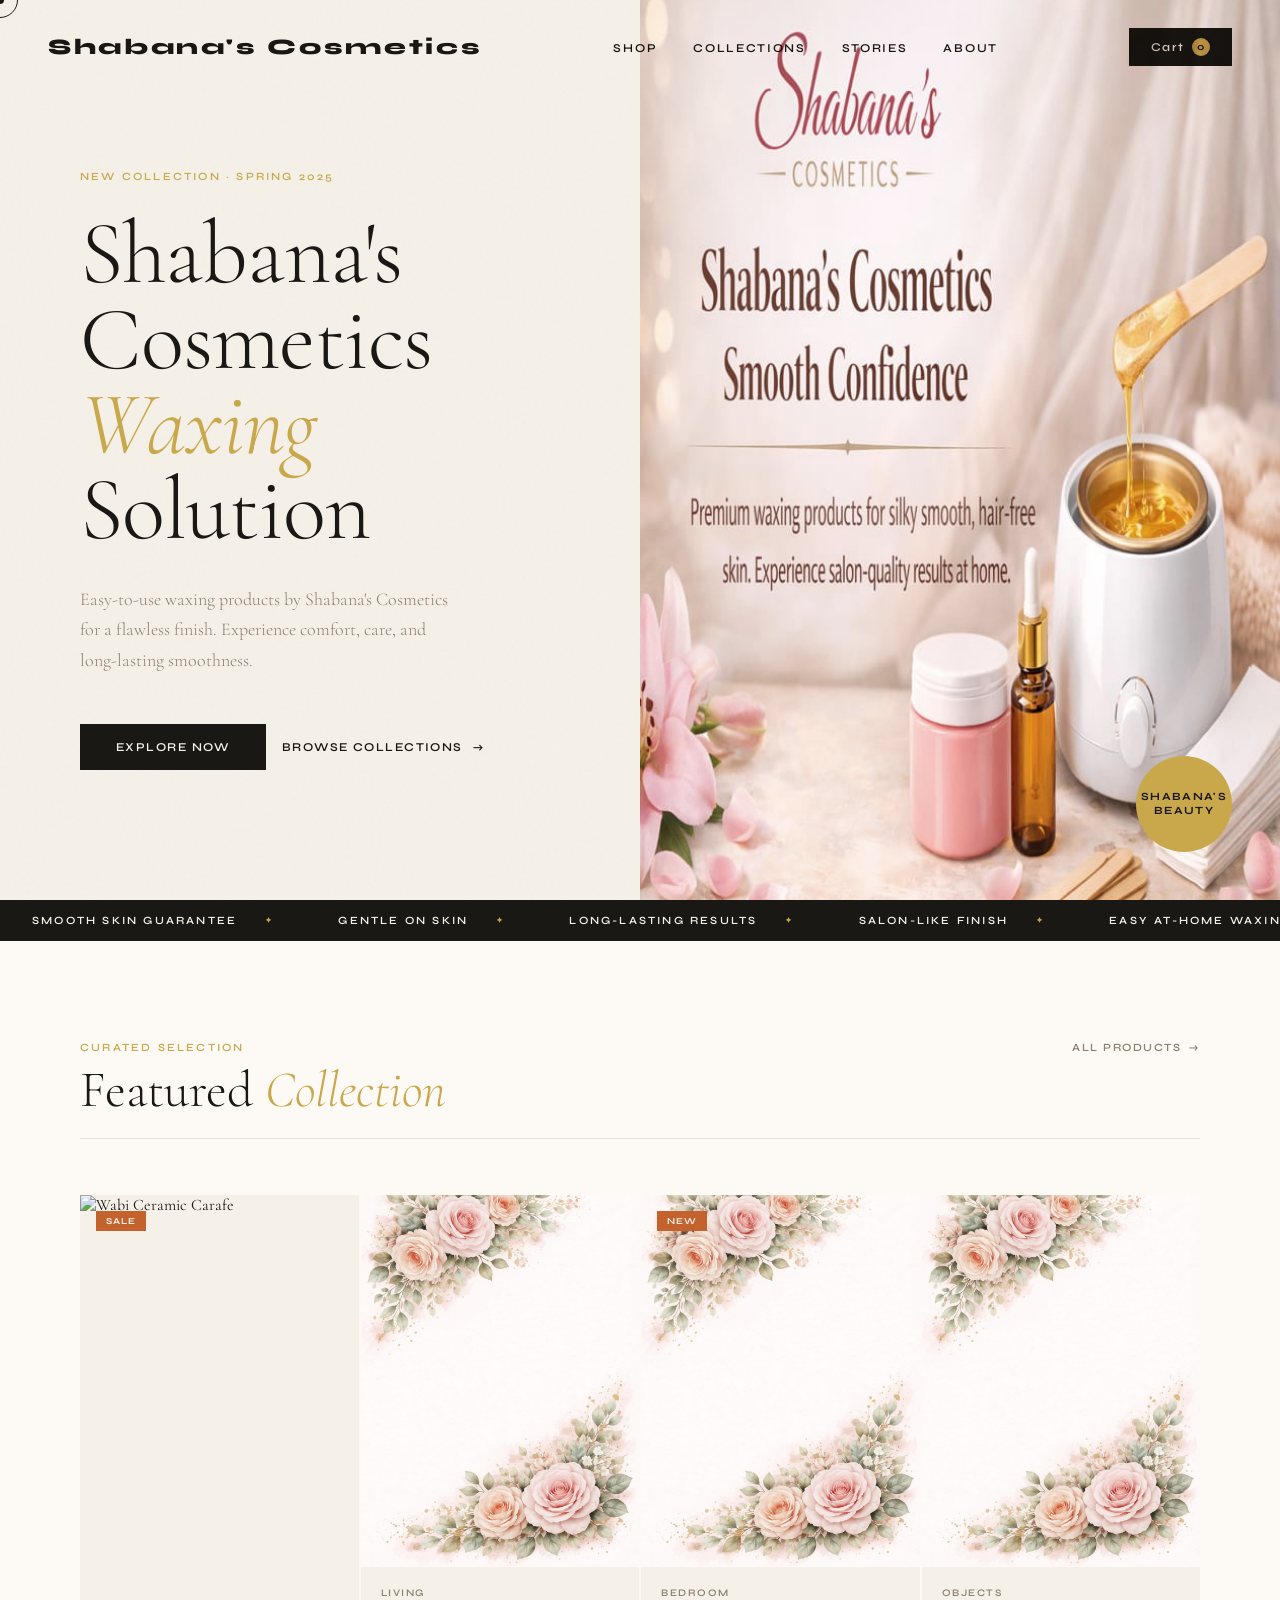
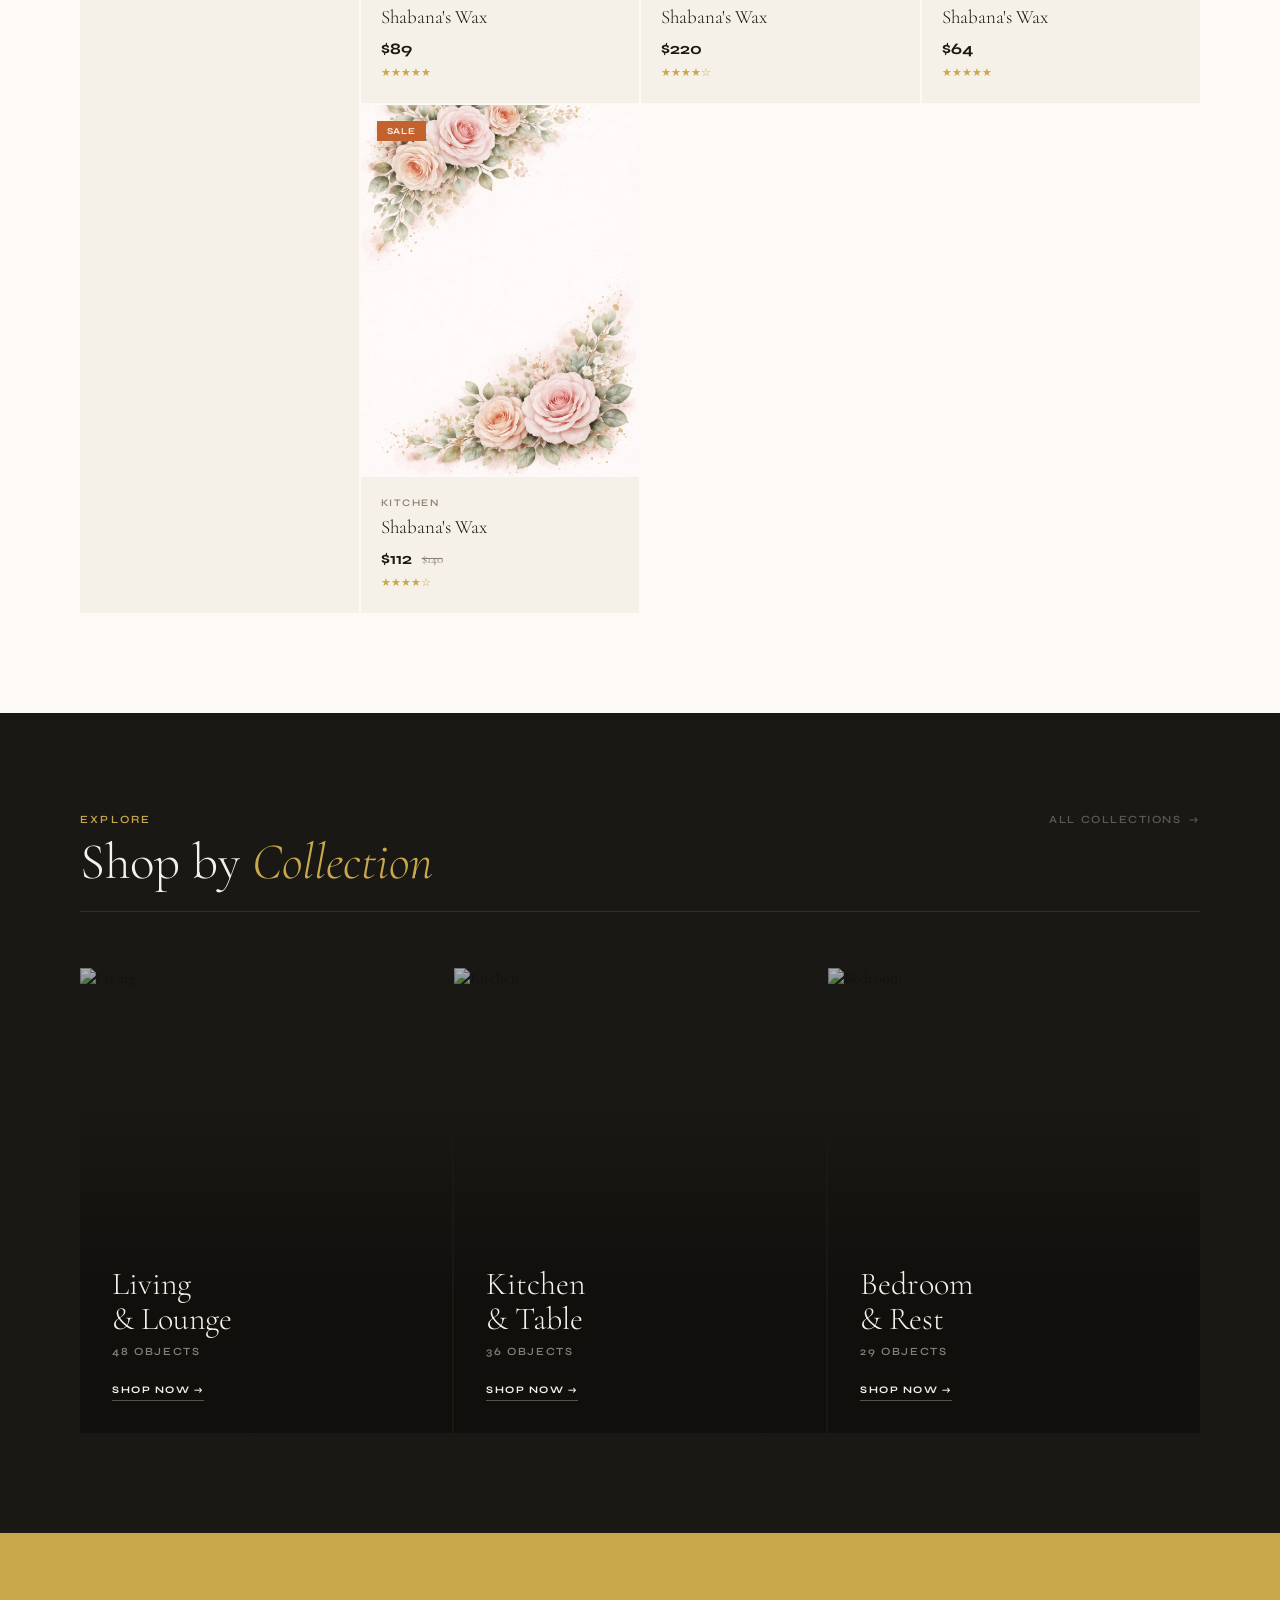
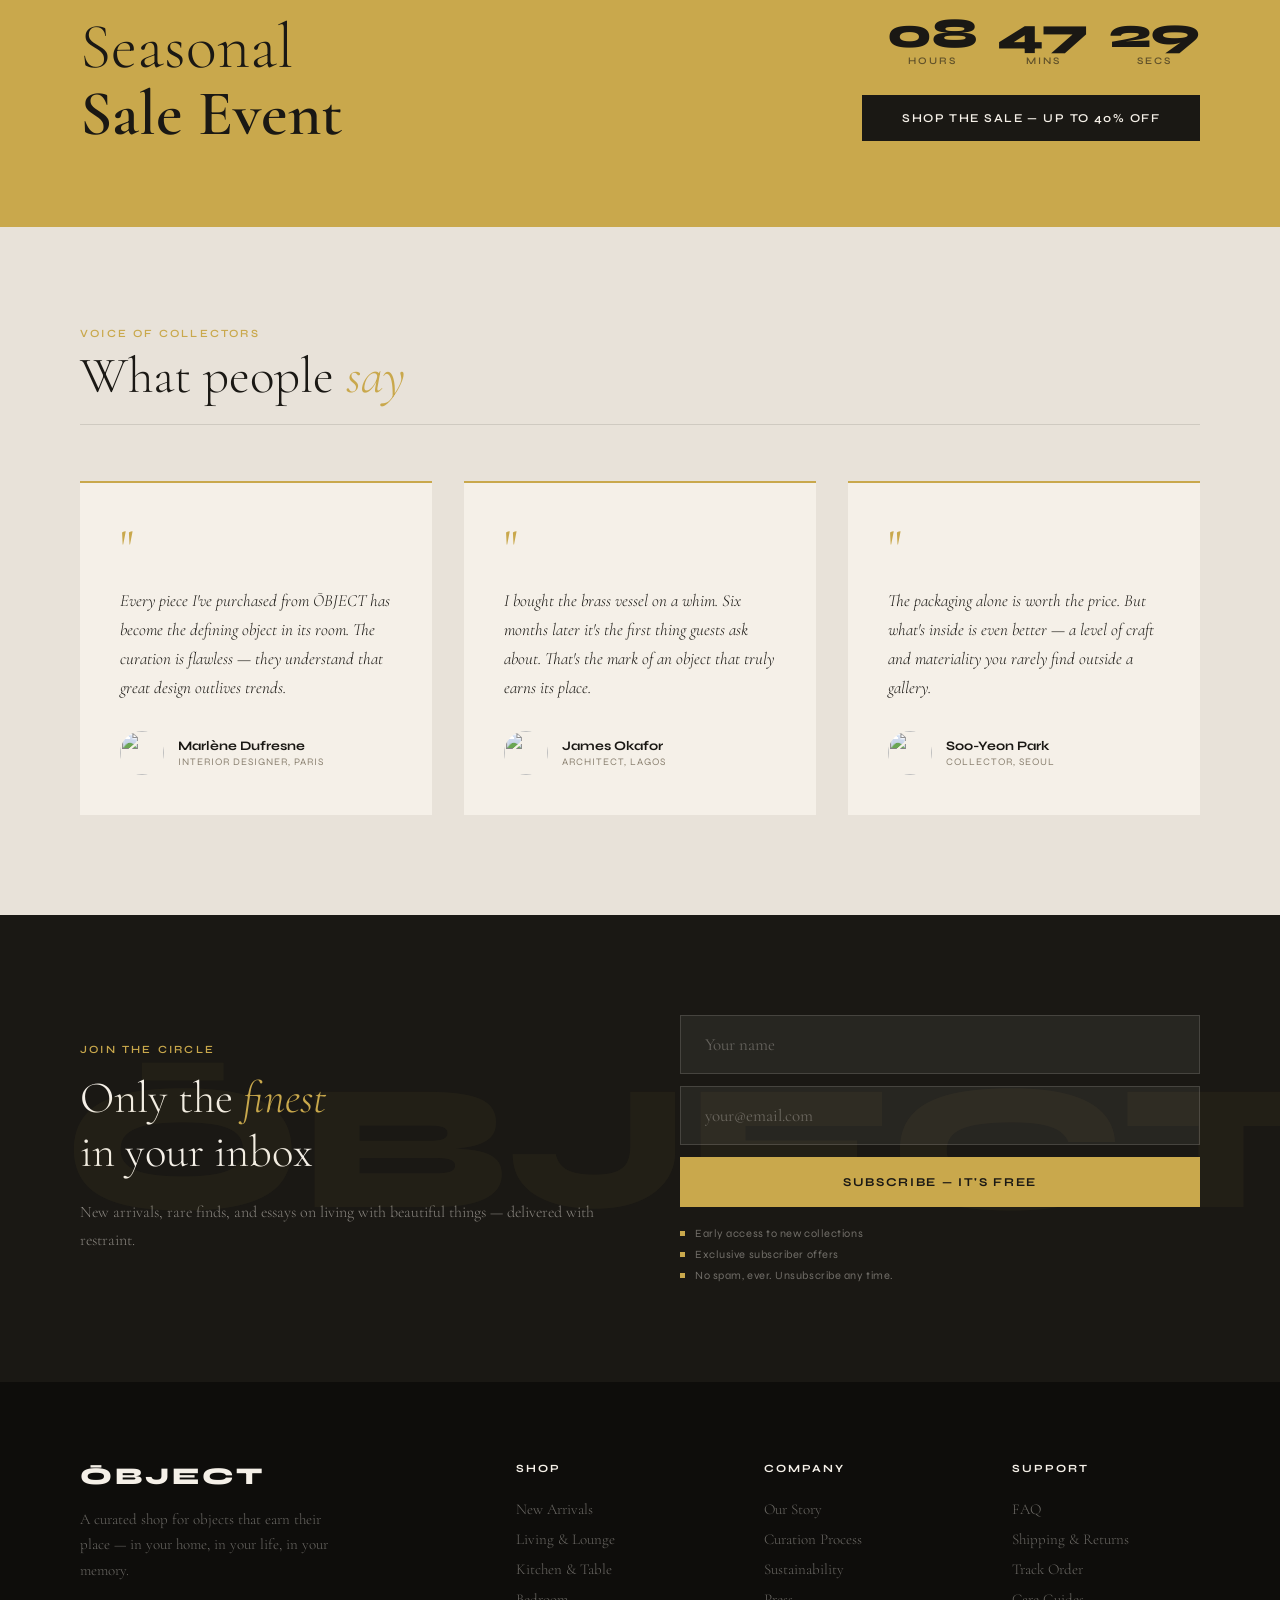
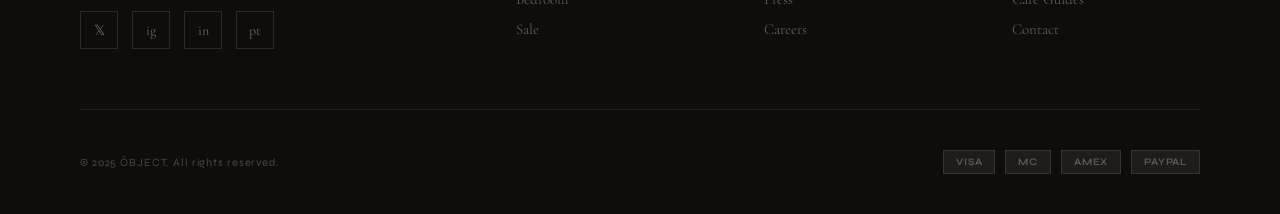
==== index.html @ bb5395c4 "Products Cards Almost Completed" ====
<!DOCTYPE html>
<html lang="en">

<head>
  <meta charset="UTF-8">
  <meta name="viewport" content="width=device-width, initial-scale=1.0">
  <title>Hello World!</title>
  <link
    href="https://fonts.googleapis.com/css2?family=Cormorant+Garamond:ital,wght@0,300;0,400;0,600;1,300;1,400&family=Syne:wght@400;600;700;800&display=swap"
    rel="stylesheet">
  <link rel="stylesheet" href="style.css">
</head>

<body>


  <div id="cursor">
    <div id="cursor-dot"></div>
    <div id="cursor-ring"></div>
  </div>

  <!-- NAV -->
  <nav id="navbar">
    <a href="#" class="nav-logo">Shabana's Cosmetics</a>

    <ul class="nav-links">
      <li><a href="#">Shop</a></li>
      <li><a href="#">Collections</a></li>
      <li><a href="#">Stories</a></li>
      <li><a href="#">About</a></li>
    </ul>
    <button class="nav-cart" onclick="toggleCart()">
      <span>Cart</span>
      <div class="cart-count" id="cartCount">0</div>
    </button>
  </nav>

  <!-- HERO -->
  <section id="hero">
    <div class="hero-left">
      <div class="hero-tag">New Collection · Spring 2025</div>
      <h1 class="hero-h1">Shabana's Cosmetics<br><em> Waxing</em><br>Solution</h1>
      <p class="hero-sub">Easy-to-use waxing products by Shabana's Cosmetics for a flawless finish.
        Experience comfort, care, and long-lasting smoothness.</p>
      <div class="hero-ctas">
        <a href="#featured" class="btn-primary"><span>Explore Now</span></a>
        <a href="#categories" class="btn-ghost">Browse Collections <span class="arrow">→</span></a>
      </div>
    </div>
    <div class="hero-right">
      <div class="hero-img-wrap">
        <!-- <img src="https://images.unsplash.com/photo-1558618666-fcd25c85cd64?w=900&q=80" alt="Hero"> -->
        <img src="./heroimage.jpeg" alt="">
        <div class="hero-img-overlay"></div>
      </div>
      <div class="hero-badge">Shabana's<br>Beauty</div>
    </div>
    <!-- <div class="hero-scroll">
      <div class="scroll-line"></div>
      SCROLL
    </div> -->
  </section>

  <!-- MARQUEE -->
  <div class="marquee-band">
    <div class="marquee-track" id="marqueeTrack">
      <div class="marquee-item">Smooth Skin Guarantee</div>
      <div class="marquee-item">Gentle On Skin</div>
      <div class="marquee-item">Long-Lasting Results</div>
      <div class="marquee-item">Salon-Like Finish</div>
      <div class="marquee-item">Easy At-Home Waxing</div>
      <div class="marquee-item">Safe & Effective</div>
      <div class="marquee-item">Smoothness You Can Feel</div>
      <div class="marquee-item">Quick Hair Removal</div>
      <div class="marquee-item">Soft Touch Finish</div>
      <div class="marquee-item">Skin-Friendly Formula</div>
      <div class="marquee-item">Smooth Results Every Time</div>
      <div class="marquee-item">Premium by Shabana's Cosmetics</div>
    </div>
  </div>

  <!-- FEATURED PRODUCTS -->
  <section id="featured">
    <div class="section-header reveal">
      <div>
        <div class="section-label">Curated Selection</div>
        <h2 class="section-title">Featured <em>Collection</em></h2>
      </div>
      <a href="#" class="view-all">All Products <span class="arr">→</span></a>
    </div>
    <div class="products-grid" id="productsGrid">
      <!-- Injected by JS -->
    </div>
  </section>

  <!-- CATEGORIES -->
  <section id="categories">
    <div class="section-header reveal">
      <div>
        <div class="section-label">Explore</div>
        <h2 class="section-title">Shop by <em>Collection</em></h2>
      </div>
      <a href="#" class="view-all" style="color:rgba(245,240,232,.3)">All Collections <span class="arr">→</span></a>
    </div>
    <div class="categories-grid">
      <div class="cat-card reveal">
        <img src="https://images.unsplash.com/photo-1555041469-a586c61ea9bc?w=800&q=80" alt="Living">
        <!-- <img src="./cardimg.jpeg" alt=""> -->
        <div class="cat-overlay"></div>
        <div class="cat-line"></div>
        <div class="cat-content">
          <div class="cat-name">Living<br>&amp; Lounge</div>
          <div class="cat-count">48 Objects</div>
          <a href="#" class="cat-btn">Shop Now →</a>
        </div>
      </div>
      <div class="cat-card reveal" style="transition-delay:.1s">
        <img src="https://images.unsplash.com/photo-1484154218962-a197022b5858?w=800&q=80" alt="Kitchen">
        <div class="cat-overlay"></div>
        <div class="cat-line"></div>
        <div class="cat-content">
          <div class="cat-name">Kitchen<br>&amp; Table</div>
          <div class="cat-count">36 Objects</div>
          <a href="#" class="cat-btn">Shop Now →</a>
        </div>
      </div>
      <div class="cat-card reveal" style="transition-delay:.2s">
        <img src="https://images.unsplash.com/photo-1507652313519-d4e9174996dd?w=800&q=80" alt="Bedroom">
        <div class="cat-overlay"></div>
        <div class="cat-line"></div>
        <div class="cat-content">
          <div class="cat-name">Bedroom<br>&amp; Rest</div>
          <div class="cat-count">29 Objects</div>
          <a href="#" class="cat-btn">Shop Now →</a>
        </div>
      </div>
    </div>
  </section>

  <!-- OFFER BANNER -->
  <section id="offer" class="reveal">
    <div class="offer-left">
      <h2 class="offer-headline">
        Seasonal<br>
        <strong>Sale Event</strong>
      </h2>
    </div>
    <div class="offer-right">
      <div class="offer-countdown">
        <div class="countdown-unit">
          <span class="countdown-number" id="cdHours">08</span>
          <div class="countdown-label">Hours</div>
        </div>
        <div class="countdown-unit">
          <span class="countdown-number" id="cdMins">47</span>
          <div class="countdown-label">Mins</div>
        </div>
        <div class="countdown-unit">
          <span class="countdown-number" id="cdSecs">32</span>
          <div class="countdown-label">Secs</div>
        </div>
      </div>
      <a href="#featured" class="btn-dark"><span>Shop the Sale — Up to 40% off</span></a>
    </div>
  </section>

  <!-- TESTIMONIALS -->
  <section id="testimonials">
    <div class="section-header reveal">
      <div>
        <div class="section-label">Voice of Collectors</div>
        <h2 class="section-title">What people <em>say</em></h2>
      </div>
    </div>
    <div class="testimonials-grid">
      <div class="testi-card">
        <div class="testi-quote">"</div>
        <p class="testi-text">Every piece I've purchased from ŌBJECT has become the defining object in its room. The
          curation is flawless — they understand that great design outlives trends.</p>
        <div class="testi-author">
          <img class="testi-avatar" src="https://i.pravatar.cc/80?img=47" alt="">
          <div>
            <div class="testi-name">Marlène Dufresne</div>
            <div class="testi-role">Interior Designer, Paris</div>
          </div>
        </div>
      </div>
      <div class="testi-card" style="transition-delay:.12s">
        <div class="testi-quote">"</div>
        <p class="testi-text">I bought the brass vessel on a whim. Six months later it's the first thing guests ask
          about. That's the mark of an object that truly earns its place.</p>
        <div class="testi-author">
          <img class="testi-avatar" src="https://i.pravatar.cc/80?img=12" alt="">
          <div>
            <div class="testi-name">James Okafor</div>
            <div class="testi-role">Architect, Lagos</div>
          </div>
        </div>
      </div>
      <div class="testi-card" style="transition-delay:.24s">
        <div class="testi-quote">"</div>
        <p class="testi-text">The packaging alone is worth the price. But what's inside is even better — a level of
          craft and materiality you rarely find outside a gallery.</p>
        <div class="testi-author">
          <img class="testi-avatar" src="https://i.pravatar.cc/80?img=32" alt="">
          <div>
            <div class="testi-name">Soo-Yeon Park</div>
            <div class="testi-role">Collector, Seoul</div>
          </div>
        </div>
      </div>
    </div>
  </section>

  <!-- NEWSLETTER -->
  <section id="newsletter">
    <div>
      <div class="nl-label">Join the Circle</div>
      <h2 class="nl-title">Only the <em>finest</em><br>in your inbox</h2>
      <p class="nl-sub">New arrivals, rare finds, and essays on living with beautiful things — delivered with restraint.
      </p>
    </div>
    <div>
      <div class="nl-form">
        <div class="nl-input-wrap">
          <input type="text" class="nl-input" placeholder="Your name">
        </div>
        <div class="nl-input-wrap">
          <input type="email" class="nl-input" placeholder="your@email.com">
        </div>
        <button class="nl-submit" onclick="handleNewsletter(this)"><span>Subscribe — It's Free</span></button>
        <div class="nl-perks">
          <div class="nl-perk">
            <div class="nl-perk-dot"></div>Early access to new collections
          </div>
          <div class="nl-perk">
            <div class="nl-perk-dot"></div>Exclusive subscriber offers
          </div>
          <div class="nl-perk">
            <div class="nl-perk-dot"></div>No spam, ever. Unsubscribe any time.
          </div>
        </div>
      </div>
    </div>
  </section>

  <!-- FOOTER -->
  <footer>
    <div class="footer-grid">
      <div class="footer-brand">
        <span class="footer-logo">ŌBJECT</span>
        <p class="footer-desc">A curated shop for objects that earn their place — in your home, in your life, in your
          memory.</p>
        <div class="footer-socials">
          <a href="#" class="social-btn">𝕏</a>
          <a href="#" class="social-btn">ig</a>
          <a href="#" class="social-btn">in</a>
          <a href="#" class="social-btn">pt</a>
        </div>
      </div>
      <div>
        <div class="footer-col-title">Shop</div>
        <ul class="footer-links">
          <li><a href="#">New Arrivals</a></li>
          <li><a href="#">Living & Lounge</a></li>
          <li><a href="#">Kitchen & Table</a></li>
          <li><a href="#">Bedroom</a></li>
          <li><a href="#">Sale</a></li>
        </ul>
      </div>
      <div>
        <div class="footer-col-title">Company</div>
        <ul class="footer-links">
          <li><a href="#">Our Story</a></li>
          <li><a href="#">Curation Process</a></li>
          <li><a href="#">Sustainability</a></li>
          <li><a href="#">Press</a></li>
          <li><a href="#">Careers</a></li>
        </ul>
      </div>
      <div>
        <div class="footer-col-title">Support</div>
        <ul class="footer-links">
          <li><a href="#">FAQ</a></li>
          <li><a href="#">Shipping & Returns</a></li>
          <li><a href="#">Track Order</a></li>
          <li><a href="#">Care Guides</a></li>
          <li><a href="#">Contact</a></li>
        </ul>
      </div>
    </div>
    <div class="footer-bottom">
      <div class="footer-copy">© 2025 ŌBJECT. All rights reserved.</div>
      <div class="footer-pay">
        <div class="pay-badge">VISA</div>
        <div class="pay-badge">MC</div>
        <div class="pay-badge">AMEX</div>
        <div class="pay-badge">PAYPAL</div>
      </div>
    </div>
  </footer>

  <!-- CART DRAWER -->
  <div class="cart-overlay" id="cartOverlay" onclick="toggleCart()"></div>
  <div class="cart-drawer" id="cartDrawer">
    <div class="cart-drawer-head">
      <div class="cart-title">Your Cart (<span id="drawerCount">0</span>)</div>
      <button class="cart-close" onclick="toggleCart()">✕</button>
    </div>
    <div class="cart-items" id="cartItems">
      <div class="empty-cart">Your cart is beautifully empty.</div>
    </div>
    <div class="cart-footer" id="cartFooter" style="display:none">
      <div class="cart-subtotal">
        <div class="cart-subtotal-label">Subtotal</div>
        <div class="cart-subtotal-value" id="cartTotal">$0</div>
      </div>
      <div class="cart-shipping-note">Free shipping on orders over $150</div>
      <button class="btn-checkout"><span>Proceed to Checkout →</span></button>
    </div>
  </div>

  <!-- TOAST -->
  <div class="toast" id="toast"></div>

  <script>
    // ── PRODUCTS DATA ──
    const products = [
      {
        id: 1,
        name: 'Wabi Ceramic Carafe',
        category: 'Kitchen',
        price: 148,
        oldPrice: 195,
        tag: 'Sale',
        stars: 5,
        img: 'https://images.unsplash.com/photo-1578662996442-48f60103fc96?w=600&q=80'
      },
      {
        id: 2,
        name: "Shabana's Wax",
        category: 'Living',
        price: 89,
        stars: 5,
        img: './cardimg.jpeg'
      },
      {
        id: 3,
        name: "Shabana's Wax",
        category: 'Bedroom',
        price: 220,
        tag: 'New',
        stars: 4,
        img: './cardimg.jpeg'
      },
      {
        id: 4,
        name: "Shabana's Wax",
        category: 'Objects',
        price: 64,
        stars: 5,
        img: './cardimg.jpeg'
      },
      {
        id: 5,
        name: "Shabana's Wax",
        category: 'Kitchen',
        price: 112,
        oldPrice: 140,
        tag: 'Sale',
        stars: 4,
        img: './cardimg.jpeg'
      }
    ];

    // ── CART STATE ──
    let cart = [];

    // ── RENDER PRODUCTS ──
    function renderProducts() {
      const grid = document.getElementById('productsGrid');
      grid.innerHTML = products.map((p, i) => `
    <div class="product-card reveal" style="transition-delay:${i * .08}s" data-id="${p.id}">
      <div class="product-img-wrap">
        <img class="product-img" src="${p.img}" alt="${p.name}" loading="lazy">
        <div class="product-overlay"></div>
        ${p.tag ? `<div class="product-tag">${p.tag}</div>` : ''}
        <div class="product-actions">
          <button class="btn-add" onclick="addToCart(${p.id})"><span>+ Add to Cart</span></button>
          <button class="btn-wish" title="Wishlist">♡</button>
        </div>
      </div>
      <div class="product-info">
        <div class="product-category">${p.category}</div>
        <div class="product-name">${p.name}</div>
        <div class="product-price-row">
          <div class="product-price">$${p.price}</div>
          ${p.oldPrice ? `<div class="product-price-old">$${p.oldPrice}</div>` : ''}
        </div>
        <div class="product-stars">${'★'.repeat(p.stars)}${'☆'.repeat(5 - p.stars)}</div>
      </div>
    </div>
  `).join('');
      observeReveal();
    }

    // ── ADD TO CART ──
    function addToCart(id) {
      const product = products.find(p => p.id === id);
      const existing = cart.find(c => c.id === id);
      if (existing) {
        existing.qty++;
      } else {
        cart.push({ ...product, qty: 1 });
      }
      updateCartUI();
      showToast(`${product.name} added to cart`);
    }

    function updateCartUI() {
      const total = cart.reduce((s, c) => s + c.qty, 0);
      document.getElementById('cartCount').textContent = total;
      document.getElementById('drawerCount').textContent = total;

      const itemsEl = document.getElementById('cartItems');
      const footerEl = document.getElementById('cartFooter');

      if (cart.length === 0) {
        itemsEl.innerHTML = '<div class="empty-cart">Your cart is beautifully empty.</div>';
        footerEl.style.display = 'none';
        return;
      }

      footerEl.style.display = 'block';
      itemsEl.innerHTML = cart.map(c => `
    <div class="cart-item">
      <img class="cart-item-img" src="${c.img}" alt="${c.name}">
      <div>
        <div class="cart-item-cat">${c.category}</div>
        <div class="cart-item-name">${c.name}</div>
        <div class="cart-item-qty">
          <button class="qty-btn" onclick="changeQty(${c.id}, -1)">−</button>
          <div class="qty-num">${c.qty}</div>
          <button class="qty-btn" onclick="changeQty(${c.id}, 1)">+</button>
        </div>
      </div>
      <div class="cart-item-price">$${c.price * c.qty}</div>
    </div>
  `).join('');

      const subtotal = cart.reduce((s, c) => s + c.price * c.qty, 0);
      document.getElementById('cartTotal').textContent = `$${subtotal}`;
    }

    function changeQty(id, delta) {
      const item = cart.find(c => c.id === id);
      if (!item) return;
      item.qty += delta;
      if (item.qty <= 0) cart = cart.filter(c => c.id !== id);
      updateCartUI();
    }

    function toggleCart() {
      document.getElementById('cartOverlay').classList.toggle('open');
      document.getElementById('cartDrawer').classList.toggle('open');
      document.body.style.overflow = document.getElementById('cartDrawer').classList.contains('open') ? 'hidden' : '';
    }

    // ── TOAST ──
    let toastTimer;
    function showToast(msg) {
      const el = document.getElementById('toast');
      el.textContent = msg;
      el.classList.add('show');
      clearTimeout(toastTimer);
      toastTimer = setTimeout(() => el.classList.remove('show'), 2800);
    }

    // ── NEWSLETTER ──
    function handleNewsletter(btn) {
      btn.querySelector('span').textContent = 'Subscribed! ✓';
      btn.style.background = '#2a6644';
      showToast('Welcome to the circle!');
    }

    // ── CURSOR ──
    const cursor = document.getElementById('cursor');
    const dot = document.getElementById('cursor-dot');
    const ring = document.getElementById('cursor-ring');
    let mx = 0, my = 0, rx = 0, ry = 0;
    document.addEventListener('mousemove', e => { mx = e.clientX; my = e.clientY; });
    (function animCursor() {
      dot.style.left = mx + 'px'; dot.style.top = my + 'px';
      rx += (mx - rx) * .12; ry += (my - ry) * .12;
      ring.style.left = rx + 'px'; ring.style.top = ry + 'px';
      requestAnimationFrame(animCursor);
    })();
    document.querySelectorAll('a, button, .product-card, .cat-card, input').forEach(el => {
      el.addEventListener('mouseenter', () => document.body.classList.add('hovering'));
      el.addEventListener('mouseleave', () => document.body.classList.remove('hovering'));
    });
    // Also apply to dynamically generated elements
    document.addEventListener('mouseenter', e => {
      if (e.target.matches('a, button, .product-card, .cat-card, input')) document.body.classList.add('hovering');
    }, true);
    document.addEventListener('mouseleave', e => {
      if (e.target.matches('a, button, .product-card, .cat-card, input')) document.body.classList.remove('hovering');
    }, true);

    // ── SCROLL EFFECTS ──
    window.addEventListener('scroll', () => {
      document.getElementById('navbar').classList.toggle('scrolled', window.scrollY > 60);
    });

    // ── INTERSECTION OBSERVER ──
    function observeReveal() {
      document.querySelectorAll('.reveal, .testi-card').forEach(el => {
        if (el._observed) return;
        el._observed = true;
        new IntersectionObserver(entries => {
          entries.forEach(e => {
            if (e.isIntersecting) {
              e.target.classList.add('visible');
            }
          });
        }, { threshold: .12 }).observe(el);
      });
    }

    // ── COUNTDOWN ──
    let endTime = Date.now() + (8 * 3600 + 47 * 60 + 32) * 1000;
    function tickCountdown() {
      const diff = Math.max(0, endTime - Date.now());
      const h = Math.floor(diff / 3600000);
      const m = Math.floor((diff % 3600000) / 60000);
      const s = Math.floor((diff % 60000) / 1000);
      document.getElementById('cdHours').textContent = String(h).padStart(2, '0');
      document.getElementById('cdMins').textContent = String(m).padStart(2, '0');
      document.getElementById('cdSecs').textContent = String(s).padStart(2, '0');
    }
    setInterval(tickCountdown, 1000); tickCountdown();

    // ── INIT ──
    renderProducts();
    observeReveal();
  </script>
</body>

</html>
---- style.css ----
:root {
    --cream: #F5F0E8;
    --charcoal: #1A1814;
    --warm-black: #0E0D0B;
    --gold: #C9A84C;
    --gold-light: #E8C96A;
    --rust: #C4622D;
    --fog: #E8E2D9;
    --muted: #8A8070;
    --surface: #FDFAF5;
}

*,
*::before,
*::after {
    box-sizing: border-box;
    margin: 0;
    padding: 0;
}

html {
    scroll-behavior: smooth;
}

body {
    background: var(--cream);
    color: var(--charcoal);
    font-family: 'Cormorant Garamond', serif;
    overflow-x: hidden;
    cursor: none;
}

/* ── CUSTOM CURSOR ── */
#cursor {
    position: fixed;
    top: 0;
    left: 0;
    z-index: 9999;
    pointer-events: none;
}

#cursor-dot {
    width: 8px;
    height: 8px;
    background: var(--charcoal);
    border-radius: 50%;
    position: absolute;
    transform: translate(-50%, -50%);
    transition: width .2s, height .2s, 2s;
}

#cursor-ring {
    width: 36px;
    height: 36px;
    border: 1px solid var(--charcoal);
    border-radius: 50%;
    position: absolute;
    transform: translate(-50%, -50%);
    transition: width .35s cubic-bezier(.16, 1, .3, 1), height .35s cubic-bezier(.16, 1, .3, 1), border-color .2s, opacity .2s;
}

body.hovering #cursor-dot {
    width: 12px;
    height: 12px;
    background: var(--gold);
}

body.hovering #cursor-ring {
    width: 56px;
    height: 56px;
    border-color: var(--gold);
    opacity: .6;
}

/* ── NOISE OVERLAY ── */
body::before {
    content: '';
    position: fixed;
    inset: 0;
    z-index: 0;
    background-image: url("data:image/svg+xml,%3Csvg viewBox='0 0 256 256' xmlns='http://www.w3.org/2000/svg'%3E%3Cfilter id='n'%3E%3CfeTurbulence type='fractalNoise' baseFrequency='.9' numOctaves='4' stitchTiles='stitch'/%3E%3C/filter%3E%3Crect width='100%25' height='100%25' filter='url(%23n)'/%3E%3C/svg%3E");
    opacity: .025;
    pointer-events: none;
}

/* ── NAV ── */
nav {
    position: fixed;
    top: 0;
    left: 0;
    right: 0;
    z-index: 100;
    display: flex;
    align-items: center;
    justify-content: space-between;
    padding: 28px 48px;
    mix-blend-mode: multiply;
    transition: background .4s, padding .4s;
}

nav.scrolled {
    background: rgba(245, 240, 232, .92);
    backdrop-filter: blur(12px);
    padding: 18px 48px;
    border-bottom: 1px solid rgba(201, 168, 76, .2);
}

.nav-logo {
    font-family: 'Syne', sans-serif;
    font-weight: 800;
    font-size: 22px;
    letter-spacing: .12em;
    color: var(--charcoal);
    text-decoration: none;
}



.nav-links {
    display: flex;
    gap: 36px;
    list-style: none;
}

.nav-links a {
    font-family: 'Syne', sans-serif;
    font-size: 12px;
    font-weight: 600;
    letter-spacing: .14em;
    text-transform: uppercase;
    color: var(--charcoal);
    text-decoration: none;
    position: relative;
    padding-bottom: 2px;
}

.nav-links a::after {
    content: '';
    position: absolute;
    bottom: 0;
    left: 0;
    right: 100%;
    height: 1px;
    background: var(--gold);
    transition: right .3s cubic-bezier(.16, 1, .3, 1);
}

.nav-links a:hover::after {
    right: 0;
}

.nav-cart {
    display: flex;
    align-items: center;
    gap: 8px;
    font-family: 'Syne', sans-serif;
    font-size: 12px;
    font-weight: 600;
    letter-spacing: .1em;
    background: var(--charcoal);
    color: var(--cream);
    padding: 10px 22px;
    border: none;
    cursor: none;
    position: relative;
    overflow: hidden;
}

.nav-cart::before {
    content: '';
    position: absolute;
    inset: 0;
    background: var(--gold);
    transform: translateX(-101%);
    transition: transform .35s cubic-bezier(.16, 1, .3, 1);
}

.nav-cart:hover::before {
    transform: translateX(0);
}

.nav-cart span {
    position: relative;
    z-index: 1;
}

.cart-count {
    position: relative;
    z-index: 1;
    background: var(--gold);
    color: var(--charcoal);
    font-size: 10px;
    font-weight: 700;
    width: 18px;
    height: 18px;
    border-radius: 50%;
    display: flex;
    align-items: center;
    justify-content: center;
    transition: background .35s;
}

.nav-cart:hover .cart-count {
    background: var(--charcoal);
    color: var(--cream);
}

/* ── HERO ── */
#hero {
    min-height: 100vh;
    display: grid;
    grid-template-columns: 1fr 1fr;
    position: relative;
    overflow: hidden;
}

.hero-left {
    display: flex;
    flex-direction: column;
    justify-content: center;
    padding: 120px 60px 80px 80px;
    position: relative;
    z-index: 2;
}

.hero-tag {
    font-family: 'Syne', sans-serif;
    font-size: 11px;
    font-weight: 600;
    letter-spacing: .2em;
    text-transform: uppercase;
    color: var(--gold);
    margin-bottom: 28px;
    opacity: 0;
    transform: translateY(20px);
    animation: fadeUp .8s .2s cubic-bezier(.16, 1, .3, 1) forwards;
}

.hero-h1 {
    font-size: clamp(54px, 7vw, 96px);
    font-weight: 300;
    line-height: .95;
    letter-spacing: -.01em;
    color: var(--charcoal);
    margin-bottom: 32px;
    opacity: 0;
    transform: translateY(30px);
    animation: fadeUp .9s .35s cubic-bezier(.16, 1, .3, 1) forwards;
}

.hero-h1 em {
    font-style: italic;
    color: var(--gold);
}

.hero-sub {
    font-size: 18px;
    font-weight: 300;
    line-height: 1.7;
    color: var(--muted);
    max-width: 380px;
    margin-bottom: 48px;
    opacity: 0;
    transform: translateY(20px);
    animation: fadeUp .8s .5s cubic-bezier(.16, 1, .3, 1) forwards;
}

.hero-ctas {
    display: flex;
    gap: 16px;
    align-items: center;
    opacity: 0;
    transform: translateY(20px);
    animation: fadeUp .8s .65s cubic-bezier(.16, 1, .3, 1) forwards;
}

.btn-primary {
    background: var(--charcoal);
    color: var(--cream);
    font-family: 'Syne', sans-serif;
    font-size: 12px;
    font-weight: 600;
    letter-spacing: .12em;
    text-transform: uppercase;
    padding: 16px 36px;
    border: none;
    cursor: none;
    position: relative;
    overflow: hidden;
    text-decoration: none;
    display: inline-block;
}

.btn-primary::before {
    content: '';
    position: absolute;
    inset: 0;
    background: var(--rust);
    transform: translateY(101%);
    transition: transform .4s cubic-bezier(.16, 1, .3, 1);
}

.btn-primary:hover::before {
    transform: translateY(0);
}

.btn-primary span {
    position: relative;
    z-index: 1;
}

.btn-ghost {
    font-family: 'Syne', sans-serif;
    font-size: 12px;
    font-weight: 600;
    letter-spacing: .12em;
    text-transform: uppercase;
    color: var(--charcoal);
    text-decoration: none;
    display: flex;
    align-items: center;
    gap: 10px;
}

.btn-ghost .arrow {
    display: inline-block;
    transition: transform .3s;
}

.btn-ghost:hover .arrow {
    transform: translateX(6px);
}

.hero-right {
    position: relative;
    overflow: hidden;
}

.hero-img-wrap {
    position: absolute;
    inset: 0;
    opacity: 0;
    transform: scale(1.08);
    animation: heroReveal 1.2s .1s cubic-bezier(.16, 1, .3, 1) forwards;
}

@keyframes heroReveal {
    to {
        opacity: 1;
        transform: scale(1);
    }
}

.hero-img-wrap img {
    width: 100%;
    height: 100%;
    object-fit: cover;
    filter: saturate(0.85);
}

.hero-img-overlay {
    position: absolute;
    inset: 0;
    background: linear-gradient(135deg, rgba(245, 240, 232, .15) 0%, transparent 60%);
}

.hero-badge {
    position: absolute;
    bottom: 48px;
    right: 48px;
    width: 96px;
    height: 96px;
    background: var(--gold);
    border-radius: 50%;
    display: flex;
    align-items: center;
    justify-content: center;
    font-family: 'Syne', sans-serif;
    font-size: 11px;
    font-weight: 700;
    letter-spacing: .12em;
    text-transform: uppercase;
    color: var(--charcoal);
    text-align: center;
    line-height: 1.3;
    animation: spin 12s linear infinite;
}

@keyframes spin {
    to {
        transform: rotate(360deg);
    }
}

.hero-scroll {
    position: absolute;
    bottom: 40px;
    left: 50%;
    transform: translateX(-50%);
    display: flex;
    flex-direction: column;
    align-items: center;
    gap: 10px;
    font-family: 'Syne', sans-serif;
    font-size: 10px;
    font-weight: 600;
    letter-spacing: .2em;
    text-transform: uppercase;
    color: var(--muted);
    z-index: 10;
    animation: fadeIn 1s 1.2s both;
}

.scroll-line {
    width: 1px;
    height: 48px;
    background: linear-gradient(to bottom, var(--gold), transparent);
    animation: scrollPulse 2s ease-in-out infinite;
}

@keyframes scrollPulse {

    0%,
    100% {
        transform: scaleY(1);
        opacity: 1;
    }

    50% {
        transform: scaleY(.5);
        opacity: .4;
    }
}

/* ── MARQUEE BAND ── */
.marquee-band {
    background: var(--charcoal);
    overflow: hidden;
    padding: 14px 0;
    position: relative;
    z-index: 2;
}

.marquee-track {
    display: flex;
    gap: 0;
    animation: marquee 22s linear infinite;
    white-space: nowrap;
}

.marquee-item {
    font-family: 'Syne', sans-serif;
    font-size: 11px;
    font-weight: 600;
    letter-spacing: .2em;
    text-transform: uppercase;
    color: var(--cream);
    padding: 0 32px;
    display: flex;
    align-items: center;
    gap: 28px;
}

.marquee-item::after {
    content: '✦';
    color: var(--gold);
    font-size: 8px;
}

@keyframes marquee {
    from {
        transform: translateX(0);
    }

    to {
        transform: translateX(-50%);
    }
}

/* ── SECTION COMMONS ── */
section {
    position: relative;
    z-index: 1;
}

.section-header {
    display: flex;
    align-items: baseline;
    justify-content: space-between;
    margin-bottom: 56px;
    padding-bottom: 20px;
    border-bottom: 1px solid rgba(26, 24, 20, .12);
}

.section-label {
    font-family: 'Syne', sans-serif;
    font-size: 11px;
    font-weight: 600;
    letter-spacing: .2em;
    text-transform: uppercase;
    color: var(--gold);
    margin-bottom: 8px;
}

.section-title {
    font-size: clamp(32px, 4vw, 52px);
    font-weight: 300;
    color: var(--charcoal);
    line-height: 1.1;
}

.section-title em {
    font-style: italic;
    color: var(--gold);
}

.view-all {
    font-family: 'Syne', sans-serif;
    font-size: 11px;
    font-weight: 600;
    letter-spacing: .14em;
    text-transform: uppercase;
    color: var(--muted);
    text-decoration: none;
    display: flex;
    align-items: center;
    gap: 8px;
    transition: color .2s;
}

.view-all:hover {
    color: var(--charcoal);
}

.view-all .arr {
    transition: transform .3s;
}

.view-all:hover .arr {
    transform: translateX(4px);
}

/* ── PRODUCTS GRID ── */
#featured {
    padding: 100px 80px;
    background: var(--surface);
}

.products-grid {
    display: grid;
    grid-template-columns: repeat(4, 1fr);
    gap: 2px;
}

.product-card {
    position: relative;
    background: var(--cream);
    overflow: hidden;
    cursor: none;
    group: true;
}

.product-card:first-child {
    grid-row: span 2;
}

.product-img-wrap {
    position: relative;
    overflow: hidden;
    aspect-ratio: 3/4;
}

.product-card:first-child .product-img-wrap {
    aspect-ratio: unset;
    height: 100%;
    min-height: 560px;
}

.product-img {
    width: 100%;
    height: 100%;
    object-fit: cover;
    transition: transform .7s cubic-bezier(.16, 1, .3, 1), filter .4s;
    filter: saturate(.9);
}

.product-card:hover .product-img {
    transform: scale(1.06);
    filter: saturate(1.05);
}

.product-overlay {
    position: absolute;
    inset: 0;
    background: linear-gradient(to top, rgba(14, 13, 11, .6) 0%, transparent 50%);
    opacity: 0;
    transition: opacity .4s;
}

.product-card:hover .product-overlay {
    opacity: 1;
}

.product-actions {
    position: absolute;
    bottom: 20px;
    left: 20px;
    right: 20px;
    display: flex;
    gap: 8px;
    transform: translateY(20px);
    opacity: 0;
    transition: transform .4s cubic-bezier(.16, 1, .3, 1), opacity .3s;
}

.product-card:hover .product-actions {
    transform: translateY(0);
    opacity: 1;
}

.btn-add {
    flex: 1;
    background: var(--cream);
    color: var(--charcoal);
    border: none;
    padding: 12px 16px;
    font-family: 'Syne', sans-serif;
    font-size: 11px;
    font-weight: 700;
    letter-spacing: .1em;
    text-transform: uppercase;
    cursor: none;
    position: relative;
    overflow: hidden;
    transition: color .3s;
}

.btn-add::before {
    content: '';
    position: absolute;
    inset: 0;
    background: var(--gold);
    transform: translateX(-101%);
    transition: transform .35s cubic-bezier(.16, 1, .3, 1);
}

.btn-add:hover::before {
    transform: translateX(0);
}

.btn-add span {
    position: relative;
    z-index: 1;
}

.btn-wish {
    width: 44px;
    background: rgba(245, 240, 232, .12);
    border: 1px solid rgba(245, 240, 232, .3);
    display: flex;
    align-items: center;
    justify-content: center;
    cursor: none;
    transition: background .2s, border-color .2s;
    backdrop-filter: blur(4px);
    color: var(--cream);
    font-size: 16px;
}

.btn-wish:hover {
    background: rgba(201, 168, 76, .3);
    border-color: var(--gold);
}

.product-tag {
    position: absolute;
    top: 16px;
    left: 16px;
    background: var(--rust);
    color: var(--cream);
    font-family: 'Syne', sans-serif;
    font-size: 9px;
    font-weight: 700;
    letter-spacing: .1em;
    text-transform: uppercase;
    padding: 5px 10px;
}

.product-info {
    padding: 20px 20px 24px;
}

.product-category {
    font-family: 'Syne', sans-serif;
    font-size: 10px;
    font-weight: 600;
    letter-spacing: .15em;
    text-transform: uppercase;
    color: var(--muted);
    margin-bottom: 6px;
}

.product-name {
    font-size: 19px;
    font-weight: 300;
    line-height: 1.3;
    color: var(--charcoal);
    margin-bottom: 10px;
}

.product-price-row {
    display: flex;
    align-items: center;
    gap: 10px;
}

.product-price {
    font-family: 'Syne', sans-serif;
    font-size: 16px;
    font-weight: 700;
    color: var(--charcoal);
}

.product-price-old {
    font-size: 13px;
    color: var(--muted);
    text-decoration: line-through;
}

.product-stars {
    display: flex;
    gap: 2px;
    margin-top: 8px;
    font-size: 11px;
    color: var(--gold);
}

/* ── CATEGORY STRIP ── */
#categories {
    padding: 100px 80px;
    background: var(--charcoal);
}

#categories .section-title {
    color: var(--cream);
}

#categories .section-label {
    color: var(--gold);
}

#categories .section-header {
    border-color: rgba(245, 240, 232, .1);
}

#categories .view-all {
    color: rgba(245, 240, 232, .4);
}

#categories .view-all:hover {
    color: var(--cream);
}

.categories-grid {
    display: grid;
    grid-template-columns: repeat(3, 1fr);
    gap: 2px;
}

.cat-card {
    position: relative;
    overflow: hidden;
    aspect-ratio: 4/5;
    cursor: none;
}

.cat-card img {
    width: 100%;
    height: 100%;
    object-fit: cover;
    transition: transform .7s cubic-bezier(.16, 1, .3, 1), filter .4s;
    filter: saturate(.7) brightness(.7);
}

.cat-card:hover img {
    transform: scale(1.07);
    filter: saturate(.9) brightness(.8);
}

.cat-overlay {
    position: absolute;
    inset: 0;
    background: linear-gradient(to top, rgba(14, 13, 11, .8) 30%, transparent 70%);
}

.cat-content {
    position: absolute;
    bottom: 32px;
    left: 32px;
    right: 32px;
}

.cat-name {
    font-size: 32px;
    font-weight: 300;
    color: var(--cream);
    line-height: 1.1;
    margin-bottom: 8px;
}

.cat-count {
    font-family: 'Syne', sans-serif;
    font-size: 11px;
    font-weight: 600;
    letter-spacing: .15em;
    text-transform: uppercase;
    color: rgba(245, 240, 232, .5);
    margin-bottom: 20px;
}

.cat-btn {
    display: inline-flex;
    align-items: center;
    gap: 10px;
    font-family: 'Syne', sans-serif;
    font-size: 10px;
    font-weight: 700;
    letter-spacing: .15em;
    text-transform: uppercase;
    color: var(--cream);
    text-decoration: none;
    border-bottom: 1px solid rgba(245, 240, 232, .3);
    padding-bottom: 4px;
    transition: border-color .2s, color .2s;
}

.cat-btn:hover {
    border-color: var(--gold);
    color: var(--gold);
}

.cat-line {
    position: absolute;
    top: 32px;
    right: 32px;
    width: 40px;
    height: 1px;
    background: var(--gold);
    transform: scaleX(0);
    transform-origin: right;
    transition: transform .4s cubic-bezier(.16, 1, .3, 1);
}

.cat-card:hover .cat-line {
    transform: scaleX(1);
}

/* ── OFFER BANNER ── */
#offer {
    padding: 80px;
    background: var(--gold);
    display: grid;
    grid-template-columns: 1fr auto;
    align-items: center;
    gap: 40px;
}

.offer-headline {
    font-size: clamp(36px, 5vw, 70px);
    font-weight: 300;
    color: var(--charcoal);
    line-height: 1.05;
}

.offer-headline strong {
    font-weight: 600;
    display: block;
}

.offer-right {
    text-align: right;
}

.offer-countdown {
    display: flex;
    gap: 20px;
    margin-bottom: 28px;
    justify-content: flex-end;
}

.countdown-unit {
    text-align: center;
}

.countdown-number {
    font-family: 'Syne', sans-serif;
    font-size: 42px;
    font-weight: 800;
    color: var(--charcoal);
    line-height: 1;
    display: block;
    min-width: 60px;
}

.countdown-label {
    font-family: 'Syne', sans-serif;
    font-size: 10px;
    font-weight: 600;
    letter-spacing: .2em;
    text-transform: uppercase;
    color: rgba(26, 24, 20, .6);
}

.btn-dark {
    display: inline-block;
    background: var(--charcoal);
    color: var(--cream);
    font-family: 'Syne', sans-serif;
    font-size: 12px;
    font-weight: 600;
    letter-spacing: .12em;
    text-transform: uppercase;
    padding: 16px 40px;
    text-decoration: none;
    position: relative;
    overflow: hidden;
}

.btn-dark::before {
    content: '';
    position: absolute;
    inset: 0;
    background: var(--rust);
    transform: translateX(-101%);
    transition: transform .4s cubic-bezier(.16, 1, .3, 1);
}

.btn-dark:hover::before {
    transform: translateX(0);
}

.btn-dark span {
    position: relative;
    z-index: 1;
}

/* ── TESTIMONIALS ── */
#testimonials {
    padding: 100px 80px;
    background: var(--fog);
}

.testimonials-grid {
    display: grid;
    grid-template-columns: repeat(3, 1fr);
    gap: 32px;
}

.testi-card {
    background: var(--cream);
    padding: 40px;
    border-top: 2px solid var(--gold);
    position: relative;
    transform: translateY(30px);
    opacity: 0;
    transition: transform .6s cubic-bezier(.16, 1, .3, 1), opacity .5s;
}

.testi-card.visible {
    transform: translateY(0);
    opacity: 1;
}

.testi-quote {
    font-size: 48px;
    color: var(--gold);
    line-height: 1;
    margin-bottom: 16px;
    font-family: 'Cormorant Garamond', serif;
}

.testi-text {
    font-size: 17px;
    font-weight: 300;
    line-height: 1.7;
    color: var(--charcoal);
    margin-bottom: 28px;
    font-style: italic;
}

.testi-author {
    display: flex;
    align-items: center;
    gap: 14px;
}

.testi-avatar {
    width: 44px;
    height: 44px;
    border-radius: 50%;
    object-fit: cover;
    filter: grayscale(.3);
}

.testi-name {
    font-family: 'Syne', sans-serif;
    font-size: 13px;
    font-weight: 700;
    color: var(--charcoal);
}

.testi-role {
    font-family: 'Syne', sans-serif;
    font-size: 10px;
    font-weight: 400;
    letter-spacing: .1em;
    text-transform: uppercase;
    color: var(--muted);
    margin-top: 2px;
}

/* ── NEWSLETTER ── */
#newsletter {
    padding: 100px 80px;
    display: grid;
    grid-template-columns: 1fr 1fr;
    gap: 80px;
    align-items: center;
    background: var(--charcoal);
    position: relative;
    overflow: hidden;
}

#newsletter::before {
    content: 'ŌBJECT';
    position: absolute;
    right: -40px;
    top: 50%;
    transform: translateY(-50%);
    font-family: 'Syne', sans-serif;
    font-size: 180px;
    font-weight: 800;
    color: rgba(201, 168, 76, .05);
    pointer-events: none;
    white-space: nowrap;
}

.nl-label {
    font-family: 'Syne', sans-serif;
    font-size: 11px;
    font-weight: 600;
    letter-spacing: .2em;
    text-transform: uppercase;
    color: var(--gold);
    margin-bottom: 16px;
}

.nl-title {
    font-size: clamp(30px, 3.5vw, 48px);
    font-weight: 300;
    color: var(--cream);
    line-height: 1.2;
    margin-bottom: 20px;
}

.nl-title em {
    font-style: italic;
    color: var(--gold);
}

.nl-sub {
    font-size: 16px;
    font-weight: 300;
    line-height: 1.7;
    color: rgba(245, 240, 232, .5);
}

.nl-form {
    display: flex;
    flex-direction: column;
    gap: 12px;
}

.nl-input-wrap {
    position: relative;
}

.nl-input {
    width: 100%;
    background: rgba(245, 240, 232, .06);
    border: 1px solid rgba(245, 240, 232, .15);
    color: var(--cream);
    padding: 18px 24px;
    font-family: 'Cormorant Garamond', serif;
    font-size: 17px;
    outline: none;
    transition: border-color .3s;
}

.nl-input::placeholder {
    color: rgba(245, 240, 232, .3);
}

.nl-input:focus {
    border-color: var(--gold);
}

.nl-submit {
    background: var(--gold);
    color: var(--charcoal);
    border: none;
    padding: 18px;
    font-family: 'Syne', sans-serif;
    font-size: 12px;
    font-weight: 700;
    letter-spacing: .14em;
    text-transform: uppercase;
    cursor: none;
    position: relative;
    overflow: hidden;
    transition: color .3s;
}

.nl-submit::before {
    content: '';
    position: absolute;
    inset: 0;
    background: var(--cream);
    transform: translateY(101%);
    transition: transform .35s cubic-bezier(.16, 1, .3, 1);
}

.nl-submit:hover::before {
    transform: translateY(0);
}

.nl-submit span {
    position: relative;
    z-index: 1;
}

.nl-perks {
    display: flex;
    flex-direction: column;
    gap: 8px;
    margin-top: 8px;
}

.nl-perk {
    display: flex;
    align-items: center;
    gap: 10px;
    font-family: 'Syne', sans-serif;
    font-size: 11px;
    font-weight: 400;
    letter-spacing: .05em;
    color: rgba(245, 240, 232, .4);
}

.nl-perk-dot {
    width: 5px;
    height: 5px;
    background: var(--gold);
    border-radius: 50;
    flex-shrink: 0;
}

/* ── FOOTER ── */
footer {
    background: var(--warm-black);
    padding: 80px 80px 40px;
}

.footer-grid {
    display: grid;
    grid-template-columns: 2fr 1fr 1fr 1fr;
    gap: 60px;
    padding-bottom: 60px;
    border-bottom: 1px solid rgba(245, 240, 232, .08);
    margin-bottom: 40px;
}

.footer-brand {}

.footer-logo {
    font-family: 'Syne', sans-serif;
    font-size: 24px;
    font-weight: 800;
    letter-spacing: .12em;
    color: var(--cream);
    margin-bottom: 16px;
    display: block;
}

.footer-desc {
    font-size: 15px;
    font-weight: 300;
    line-height: 1.7;
    color: rgba(245, 240, 232, .4);
    max-width: 260px;
    margin-bottom: 28px;
}

.footer-socials {
    display: flex;
    gap: 14px;
}

.social-btn {
    width: 38px;
    height: 38px;
    border: 1px solid rgba(245, 240, 232, .12);
    display: flex;
    align-items: center;
    justify-content: center;
    color: rgba(245, 240, 232, .4);
    font-size: 14px;
    text-decoration: none;
    transition: border-color .2s, color .2s, background .2s;
}

.social-btn:hover {
    border-color: var(--gold);
    color: var(--gold);
}

.footer-col-title {
    font-family: 'Syne', sans-serif;
    font-size: 11px;
    font-weight: 700;
    letter-spacing: .18em;
    text-transform: uppercase;
    color: var(--cream);
    margin-bottom: 24px;
}

.footer-links {
    list-style: none;
    display: flex;
    flex-direction: column;
    gap: 10px;
}

.footer-links a {
    font-size: 15px;
    font-weight: 300;
    color: rgba(245, 240, 232, .4);
    text-decoration: none;
    transition: color .2s;
}

.footer-links a:hover {
    color: var(--cream);
}

.footer-bottom {
    display: flex;
    align-items: center;
    justify-content: space-between;
}

.footer-copy {
    font-family: 'Syne', sans-serif;
    font-size: 11px;
    font-weight: 400;
    letter-spacing: .08em;
    color: rgba(245, 240, 232, .25);
}

.footer-pay {
    display: flex;
    gap: 10px;
    align-items: center;
}

.pay-badge {
    background: rgba(245, 240, 232, .07);
    border: 1px solid rgba(245, 240, 232, .1);
    padding: 5px 12px;
    font-family: 'Syne', sans-serif;
    font-size: 10px;
    font-weight: 600;
    letter-spacing: .08em;
    color: rgba(245, 240, 232, .3);
}

/* ── CART DRAWER ── */
.cart-overlay {
    position: fixed;
    inset: 0;
    z-index: 200;
    background: rgba(14, 13, 11, .5);
    opacity: 0;
    pointer-events: none;
    transition: opacity .4s;
    backdrop-filter: blur(4px);
}

.cart-overlay.open {
    opacity: 1;
    pointer-events: all;
}

.cart-drawer {
    position: fixed;
    top: 0;
    right: 0;
    bottom: 0;
    z-index: 201;
    width: 440px;
    background: var(--surface);
    transform: translateX(101%);
    transition: transform .5s cubic-bezier(.16, 1, .3, 1);
    display: flex;
    flex-direction: column;
    overflow-y: auto;
}

.cart-drawer.open {
    transform: translateX(0);
}

.cart-drawer-head {
    padding: 32px 32px 24px;
    border-bottom: 1px solid rgba(26, 24, 20, .1);
    display: flex;
    align-items: center;
    justify-content: space-between;
    position: sticky;
    top: 0;
    background: var(--surface);
    z-index: 1;
}

.cart-title {
    font-family: 'Syne', sans-serif;
    font-size: 16px;
    font-weight: 700;
    letter-spacing: .1em;
    text-transform: uppercase;
}

.cart-close {
    width: 36px;
    height: 36px;
    background: var(--charcoal);
    color: var(--cream);
    border: none;
    font-size: 18px;
    cursor: none;
    display: flex;
    align-items: center;
    justify-content: center;
    transition: background .2s;
}

.cart-close:hover {
    background: var(--rust);
}

.cart-items {
    flex: 1;
    padding: 24px 32px;
    display: flex;
    flex-direction: column;
    gap: 24px;
}

.cart-item {
    display: grid;
    grid-template-columns: 80px 1fr auto;
    gap: 16px;
    align-items: start;
    padding-bottom: 24px;
    border-bottom: 1px solid rgba(26, 24, 20, .08);
}

.cart-item-img {
    width: 80px;
    height: 100px;
    object-fit: cover;
    filter: saturate(.9);
}

.cart-item-name {
    font-size: 16px;
    font-weight: 300;
    color: var(--charcoal);
    margin-bottom: 4px;
}

.cart-item-cat {
    font-family: 'Syne', sans-serif;
    font-size: 10px;
    font-weight: 600;
    letter-spacing: .12em;
    text-transform: uppercase;
    color: var(--muted);
    margin-bottom: 14px;
}

.cart-item-qty {
    display: flex;
    align-items: center;
    gap: 0;
}

.qty-btn {
    width: 28px;
    height: 28px;
    background: var(--fog);
    border: none;
    cursor: none;
    font-family: 'Syne', sans-serif;
    font-weight: 700;
    font-size: 16px;
    display: flex;
    align-items: center;
    justify-content: center;
    transition: background .2s;
}

.qty-btn:hover {
    background: var(--charcoal);
    color: var(--cream);
}

.qty-num {
    font-family: 'Syne', sans-serif;
    font-size: 13px;
    font-weight: 600;
    width: 36px;
    text-align: center;
    background: transparent;
    border: none;
    color: var(--charcoal);
}

.cart-item-price {
    font-family: 'Syne', sans-serif;
    font-size: 16px;
    font-weight: 700;
    color: var(--charcoal);
}

.cart-footer {
    padding: 24px 32px 32px;
    border-top: 1px solid rgba(26, 24, 20, .1);
    background: var(--surface);
}

.cart-subtotal {
    display: flex;
    justify-content: space-between;
    align-items: baseline;
    margin-bottom: 8px;
}

.cart-subtotal-label {
    font-family: 'Syne', sans-serif;
    font-size: 12px;
    font-weight: 600;
    letter-spacing: .1em;
    text-transform: uppercase;
    color: var(--muted);
}

.cart-subtotal-value {
    font-family: 'Syne', sans-serif;
    font-size: 24px;
    font-weight: 800;
    color: var(--charcoal);
}

.cart-shipping-note {
    font-size: 13px;
    color: var(--muted);
    margin-bottom: 24px;
}

.btn-checkout {
    width: 100%;
    background: var(--charcoal);
    color: var(--cream);
    border: none;
    padding: 18px;
    font-family: 'Syne', sans-serif;
    font-size: 13px;
    font-weight: 700;
    letter-spacing: .14em;
    text-transform: uppercase;
    cursor: none;
    position: relative;
    overflow: hidden;
}

.btn-checkout::before {
    content: '';
    position: absolute;
    inset: 0;
    background: var(--gold);
    transform: translateY(101%);
    transition: transform .4s cubic-bezier(.16, 1, .3, 1);
}

.btn-checkout:hover::before {
    transform: translateY(0);
}

.btn-checkout:hover {
    color: var(--charcoal);
}

.btn-checkout span {
    position: relative;
    z-index: 1;
}

.empty-cart {
    text-align: center;
    padding: 60px 20px;
    font-size: 17px;
    color: var(--muted);
    font-style: italic;
}

/* ── TOAST ── */
.toast {
    position: fixed;
    bottom: 32px;
    left: 50%;
    transform: translateX(-50%) translateY(100px);
    background: var(--charcoal);
    color: var(--cream);
    padding: 14px 28px;
    font-family: 'Syne', sans-serif;
    font-size: 12px;
    font-weight: 600;
    letter-spacing: .1em;
    text-transform: uppercase;
    z-index: 300;
    border-left: 3px solid var(--gold);
    transition: transform .4s cubic-bezier(.16, 1, .3, 1), opacity .3s;
    opacity: 0;
}

.toast.show {
    transform: translateX(-50%) translateY(0);
    opacity: 1;
}

/* ── ANIMATIONS ── */
@keyframes fadeUp {
    to {
        opacity: 1;
        transform: translateY(0);
    }
}

@keyframes fadeIn {
    from {
        opacity: 0;
    }

    to {
        opacity: 1;
    }
}

.reveal {
    opacity: 0;
    transform: translateY(30px);
    transition: opacity .7s cubic-bezier(.16, 1, .3, 1), transform .7s cubic-bezier(.16, 1, .3, 1);
}

.reveal.visible {
    opacity: 1;
    transform: translateY(0);
}

/* ── RESPONSIVE ── */
@media (max-width: 1100px) {
    .products-grid {
        grid-template-columns: repeat(2, 1fr);
    }

    .product-card:first-child {
        grid-row: span 1;
    }

    .product-card:first-child .product-img-wrap {
        min-height: auto;
    }
}

@media (max-width: 900px) {
    nav {
        padding: 20px 28px;
    }

    .nav-links {
        display: none;
    }

    #hero {
        grid-template-columns: 1fr;
    }

    .hero-right {
        height: 50vh;
    }

    .hero-left {
        padding: 120px 28px 60px;
    }

    #featured,
    #categories,
    #testimonials,
    #newsletter,
    footer {
        padding: 64px 28px;
    }

    .categories-grid {
        grid-template-columns: 1fr;
    }

    .testimonials-grid {
        grid-template-columns: 1fr;
    }

    #newsletter {
        grid-template-columns: 1fr;
        gap: 40px;
    }

    .footer-grid {
        grid-template-columns: 1fr 1fr;
    }

    #offer {
        grid-template-columns: 1fr;
        padding: 60px 28px;
    }

    .offer-right {
        text-align: left;
    }

    .offer-countdown {
        justify-content: flex-start;
    }

    .cart-drawer {
        width: 100%;
    }
}
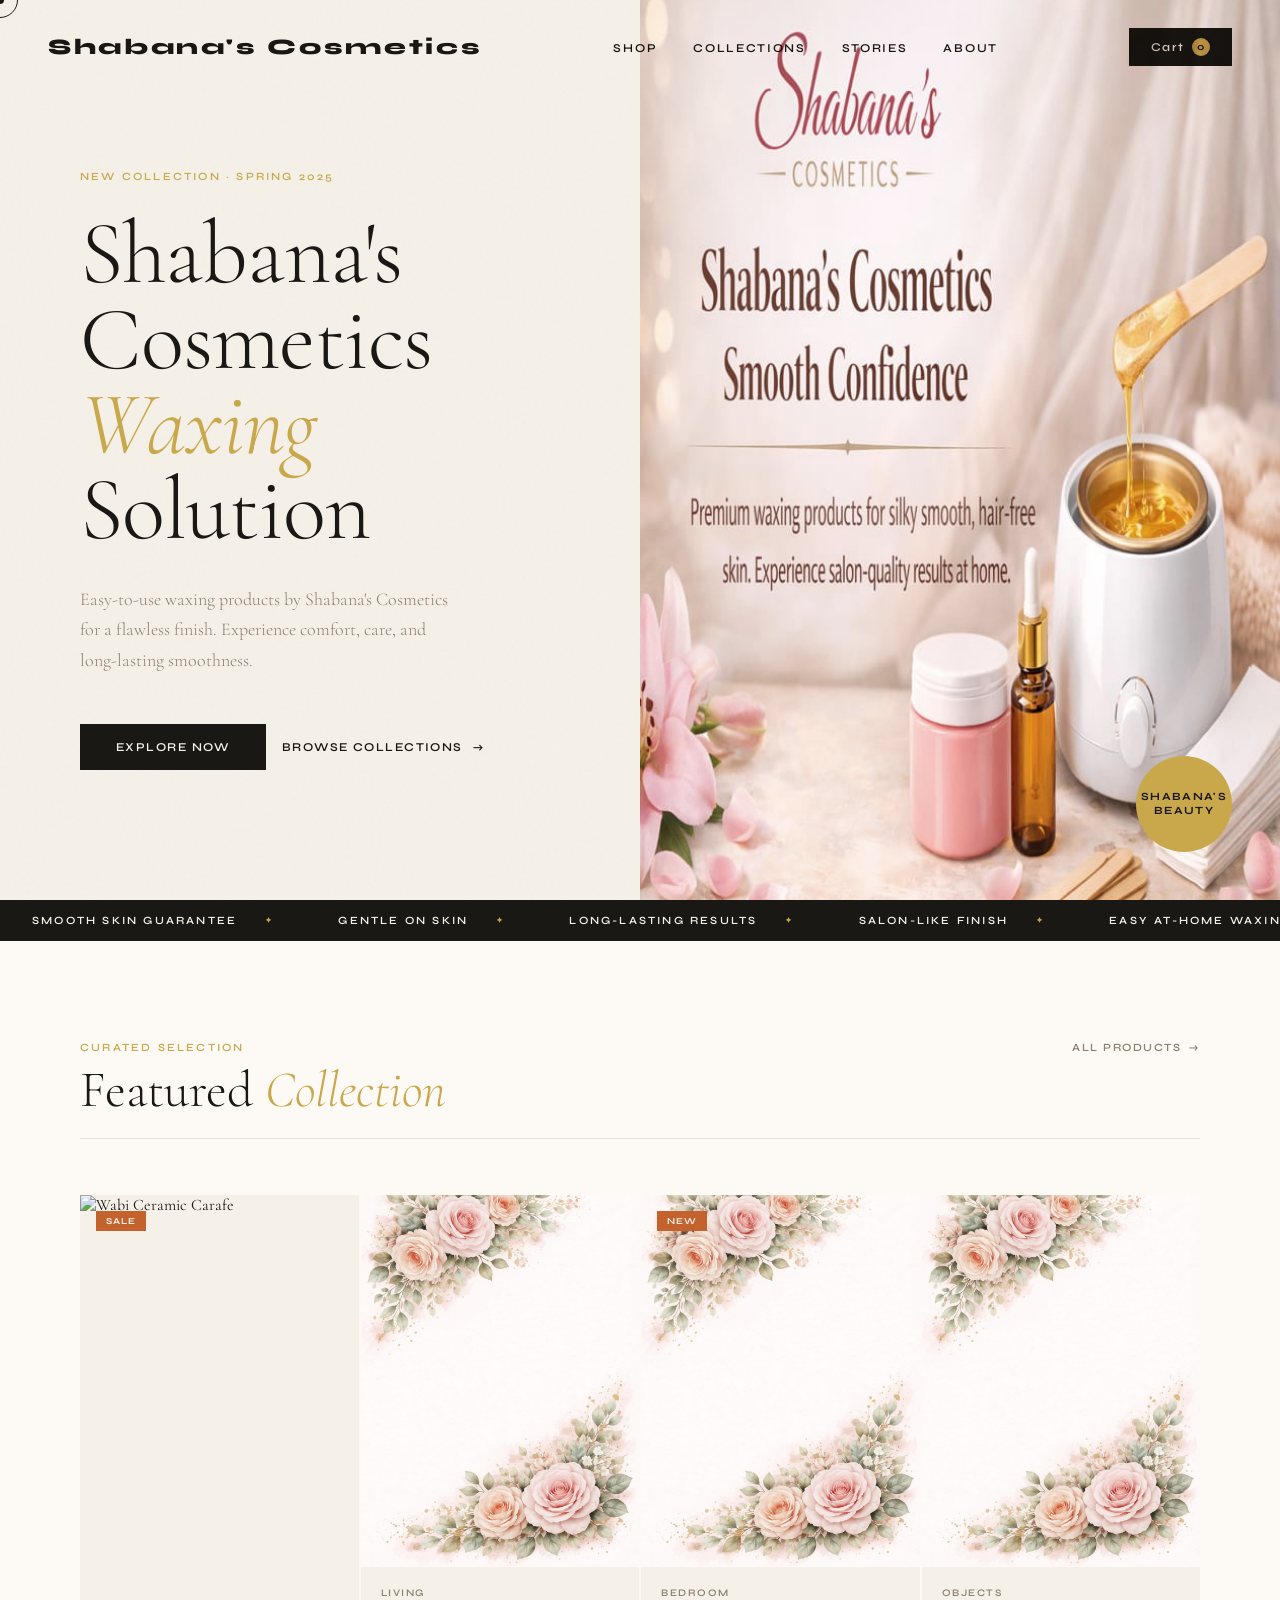
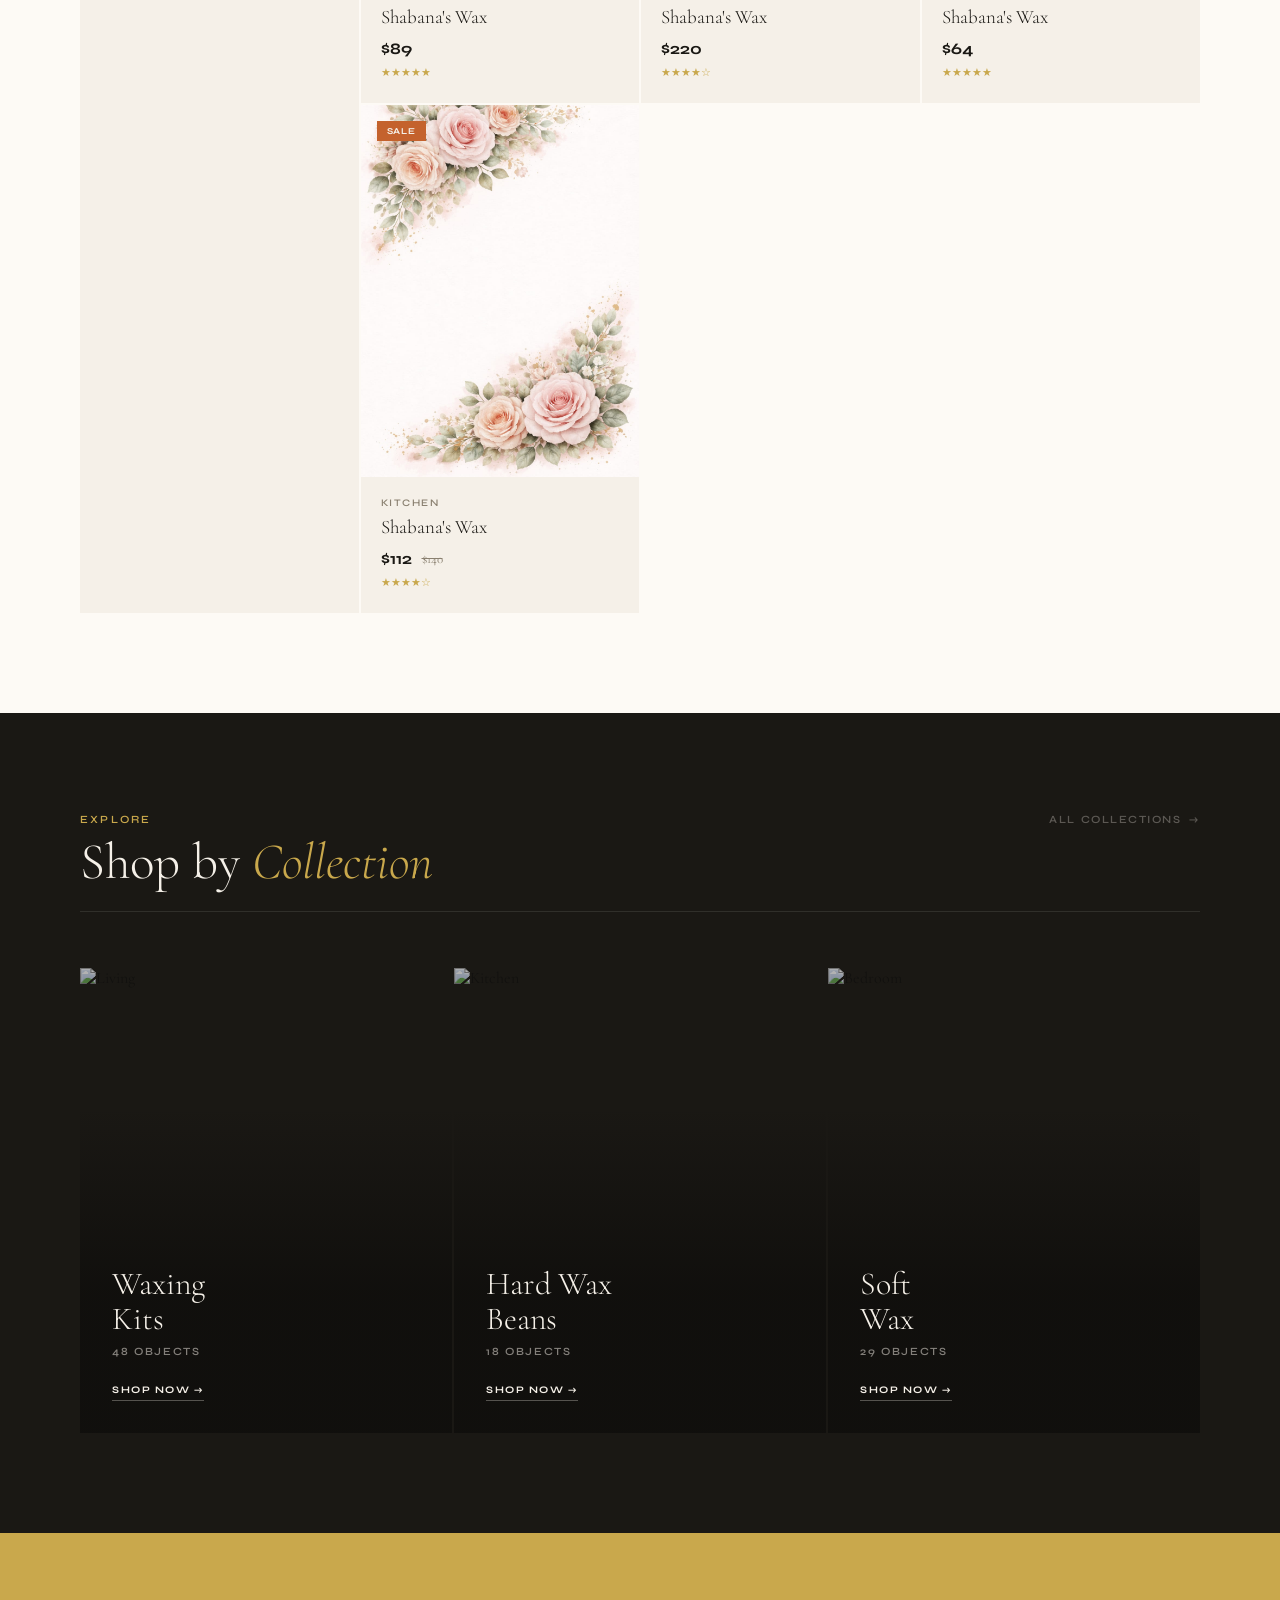
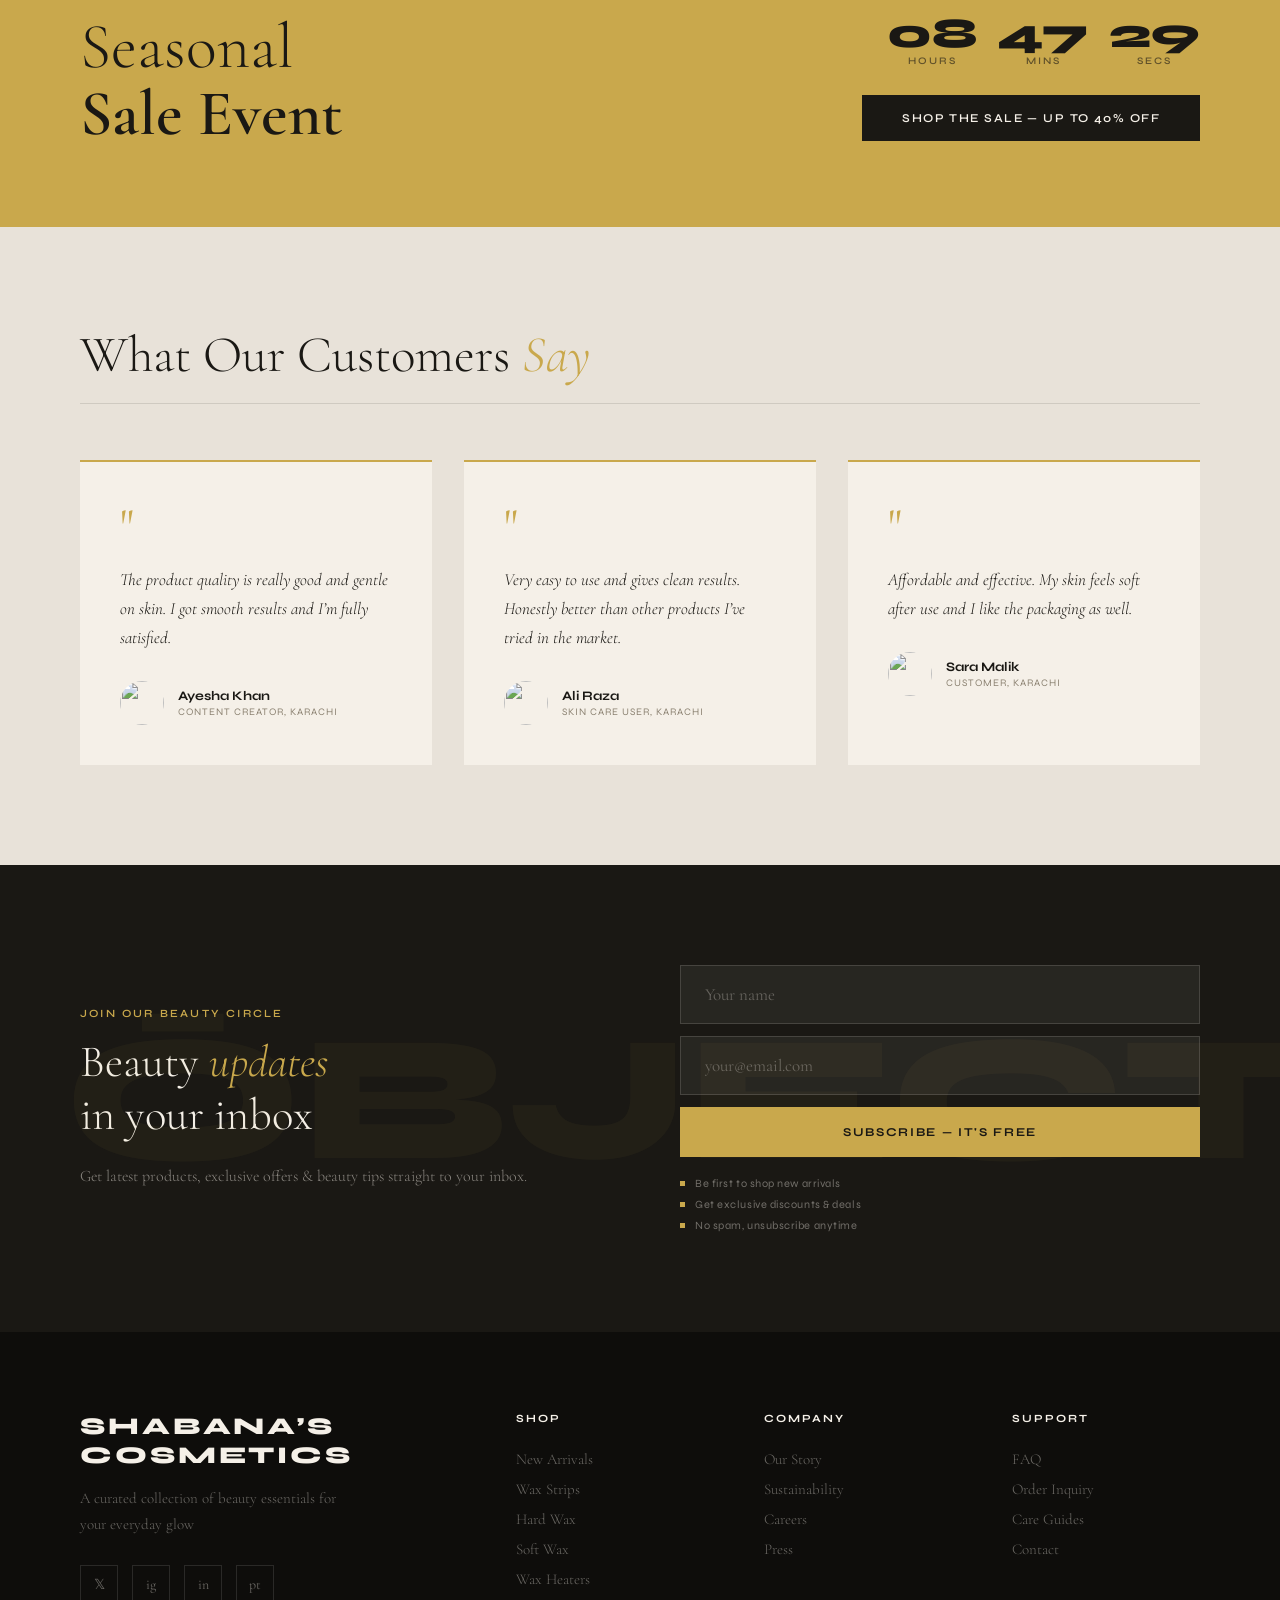
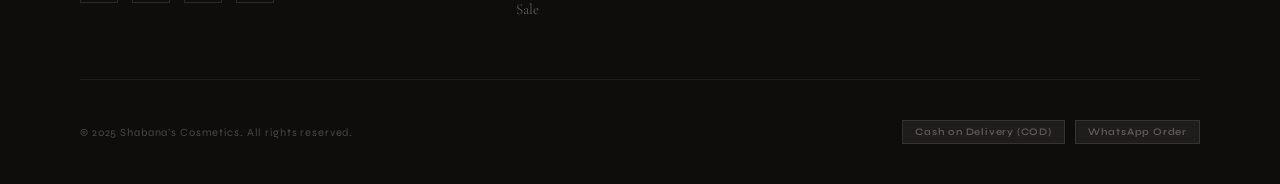
==== commit 83d99efe: "Add Products" ====
--- a/index.html
+++ b/index.html
@@ -109,7 +109,7 @@
         <div class="cat-overlay"></div>
         <div class="cat-line"></div>
         <div class="cat-content">
-          <div class="cat-name">Living<br>&amp; Lounge</div>
+          <div class="cat-name">Waxing<br>Kits</div>
           <div class="cat-count">48 Objects</div>
           <a href="#" class="cat-btn">Shop Now →</a>
         </div>
@@ -119,8 +119,9 @@
         <div class="cat-overlay"></div>
         <div class="cat-line"></div>
         <div class="cat-content">
-          <div class="cat-name">Kitchen<br>&amp; Table</div>
-          <div class="cat-count">36 Objects</div>
+          <div class="cat-name">Hard Wax<br>Beans
+          </div>
+          <div class="cat-count">18 Objects</div>
           <a href="#" class="cat-btn">Shop Now →</a>
         </div>
       </div>
@@ -129,7 +130,7 @@
         <div class="cat-overlay"></div>
         <div class="cat-line"></div>
         <div class="cat-content">
-          <div class="cat-name">Bedroom<br>&amp; Rest</div>
+          <div class="cat-name">Soft<br>Wax</div>
           <div class="cat-count">29 Objects</div>
           <a href="#" class="cat-btn">Shop Now →</a>
         </div>
@@ -168,44 +169,44 @@
   <section id="testimonials">
     <div class="section-header reveal">
       <div>
-        <div class="section-label">Voice of Collectors</div>
-        <h2 class="section-title">What people <em>say</em></h2>
+        <!-- <div class="section-label">Voice of Collectors</div> -->
+        <h2 class="section-title">What Our Customers <em>Say</em></h2>
       </div>
     </div>
     <div class="testimonials-grid">
       <div class="testi-card">
         <div class="testi-quote">"</div>
-        <p class="testi-text">Every piece I've purchased from ŌBJECT has become the defining object in its room. The
-          curation is flawless — they understand that great design outlives trends.</p>
+        <p class="testi-text">The product quality is really good and gentle on skin. I got smooth results and I’m fully
+          satisfied.</p>
         <div class="testi-author">
           <img class="testi-avatar" src="https://i.pravatar.cc/80?img=47" alt="">
           <div>
-            <div class="testi-name">Marlène Dufresne</div>
-            <div class="testi-role">Interior Designer, Paris</div>
+            <div class="testi-name">Ayesha Khan</div>
+            <div class="testi-role">Content Creator, Karachi</div>
           </div>
         </div>
       </div>
       <div class="testi-card" style="transition-delay:.12s">
         <div class="testi-quote">"</div>
-        <p class="testi-text">I bought the brass vessel on a whim. Six months later it's the first thing guests ask
-          about. That's the mark of an object that truly earns its place.</p>
+        <p class="testi-text">Very easy to use and gives clean results. Honestly better than other products I’ve tried
+          in the market.</p>
         <div class="testi-author">
           <img class="testi-avatar" src="https://i.pravatar.cc/80?img=12" alt="">
           <div>
-            <div class="testi-name">James Okafor</div>
-            <div class="testi-role">Architect, Lagos</div>
+            <div class="testi-name">Ali Raza</div>
+            <div class="testi-role">Skin Care User, Karachi</div>
           </div>
         </div>
       </div>
       <div class="testi-card" style="transition-delay:.24s">
         <div class="testi-quote">"</div>
-        <p class="testi-text">The packaging alone is worth the price. But what's inside is even better — a level of
-          craft and materiality you rarely find outside a gallery.</p>
+        <p class="testi-text">Affordable and effective. My skin feels soft after use and I like the packaging as well.
+        </p>
         <div class="testi-author">
           <img class="testi-avatar" src="https://i.pravatar.cc/80?img=32" alt="">
           <div>
-            <div class="testi-name">Soo-Yeon Park</div>
-            <div class="testi-role">Collector, Seoul</div>
+            <div class="testi-name">Sara Malik</div>
+            <div class="testi-role">Customer, Karachi</div>
           </div>
         </div>
       </div>
@@ -215,9 +216,9 @@
   <!-- NEWSLETTER -->
   <section id="newsletter">
     <div>
-      <div class="nl-label">Join the Circle</div>
-      <h2 class="nl-title">Only the <em>finest</em><br>in your inbox</h2>
-      <p class="nl-sub">New arrivals, rare finds, and essays on living with beautiful things — delivered with restraint.
+      <div class="nl-label">Join Our Beauty Circle</div>
+      <h2 class="nl-title">Beauty <em>updates </em><br>in your inbox</h2>
+      <p class="nl-sub">Get latest products, exclusive offers & beauty tips straight to your inbox.
       </p>
     </div>
     <div>
@@ -231,13 +232,13 @@
         <button class="nl-submit" onclick="handleNewsletter(this)"><span>Subscribe — It's Free</span></button>
         <div class="nl-perks">
           <div class="nl-perk">
-            <div class="nl-perk-dot"></div>Early access to new collections
+            <div class="nl-perk-dot"></div>Be first to shop new arrivals
           </div>
           <div class="nl-perk">
-            <div class="nl-perk-dot"></div>Exclusive subscriber offers
+            <div class="nl-perk-dot"></div>Get exclusive discounts & deals
           </div>
           <div class="nl-perk">
-            <div class="nl-perk-dot"></div>No spam, ever. Unsubscribe any time.
+            <div class="nl-perk-dot"></div>No spam, unsubscribe anytime
           </div>
         </div>
       </div>
@@ -248,9 +249,8 @@
   <footer>
     <div class="footer-grid">
       <div class="footer-brand">
-        <span class="footer-logo">ŌBJECT</span>
-        <p class="footer-desc">A curated shop for objects that earn their place — in your home, in your life, in your
-          memory.</p>
+        <span class="footer-logo">SHABANA’S COSMETICS</span>
+        <p class="footer-desc">A curated collection of beauty essentials for your everyday glow</p>
         <div class="footer-socials">
           <a href="#" class="social-btn">𝕏</a>
           <a href="#" class="social-btn">ig</a>
@@ -262,40 +262,42 @@
         <div class="footer-col-title">Shop</div>
         <ul class="footer-links">
           <li><a href="#">New Arrivals</a></li>
-          <li><a href="#">Living & Lounge</a></li>
-          <li><a href="#">Kitchen & Table</a></li>
-          <li><a href="#">Bedroom</a></li>
+          <li><a href="#">Wax Strips</a></li>
+          <li><a href="#">Hard Wax</a></li>
+          <li><a href="#">Soft Wax</a></li>
+          <li><a href="#">Wax Heaters</a></li>
           <li><a href="#">Sale</a></li>
+
+
         </ul>
       </div>
       <div>
         <div class="footer-col-title">Company</div>
         <ul class="footer-links">
           <li><a href="#">Our Story</a></li>
-          <li><a href="#">Curation Process</a></li>
           <li><a href="#">Sustainability</a></li>
+          <li><a href="#">Careers</a></li>
           <li><a href="#">Press</a></li>
-          <li><a href="#">Careers</a></li>
+
         </ul>
       </div>
       <div>
         <div class="footer-col-title">Support</div>
         <ul class="footer-links">
           <li><a href="#">FAQ</a></li>
-          <li><a href="#">Shipping & Returns</a></li>
-          <li><a href="#">Track Order</a></li>
+          <li><a href="#">Order Inquiry</a></li>
           <li><a href="#">Care Guides</a></li>
           <li><a href="#">Contact</a></li>
         </ul>
       </div>
     </div>
     <div class="footer-bottom">
-      <div class="footer-copy">© 2025 ŌBJECT. All rights reserved.</div>
+      <div class="footer-copy">© 2025 Shabana’s Cosmetics. All rights reserved.</div>
       <div class="footer-pay">
-        <div class="pay-badge">VISA</div>
-        <div class="pay-badge">MC</div>
-        <div class="pay-badge">AMEX</div>
-        <div class="pay-badge">PAYPAL</div>
+        <div class="pay-badge">Cash on Delivery (COD)</div>
+        <div class="pay-badge">WhatsApp Order</div>
+        <!-- <div class="pay-badge">AMEX</div>
+        <div class="pay-badge">PAYPAL</div> -->
       </div>
     </div>
   </footer>
--- a/style.css
+++ b/style.css
@@ -558,6 +558,7 @@
     overflow: hidden;
     cursor: none;
     group: true;
+    
 }
 
 .product-card:first-child {
@@ -1180,7 +1181,7 @@
     margin-bottom: 40px;
 }
 
-.footer-brand {}
+/* .footer-brand {} */
 
 .footer-logo {
     font-family: 'Syne', sans-serif;
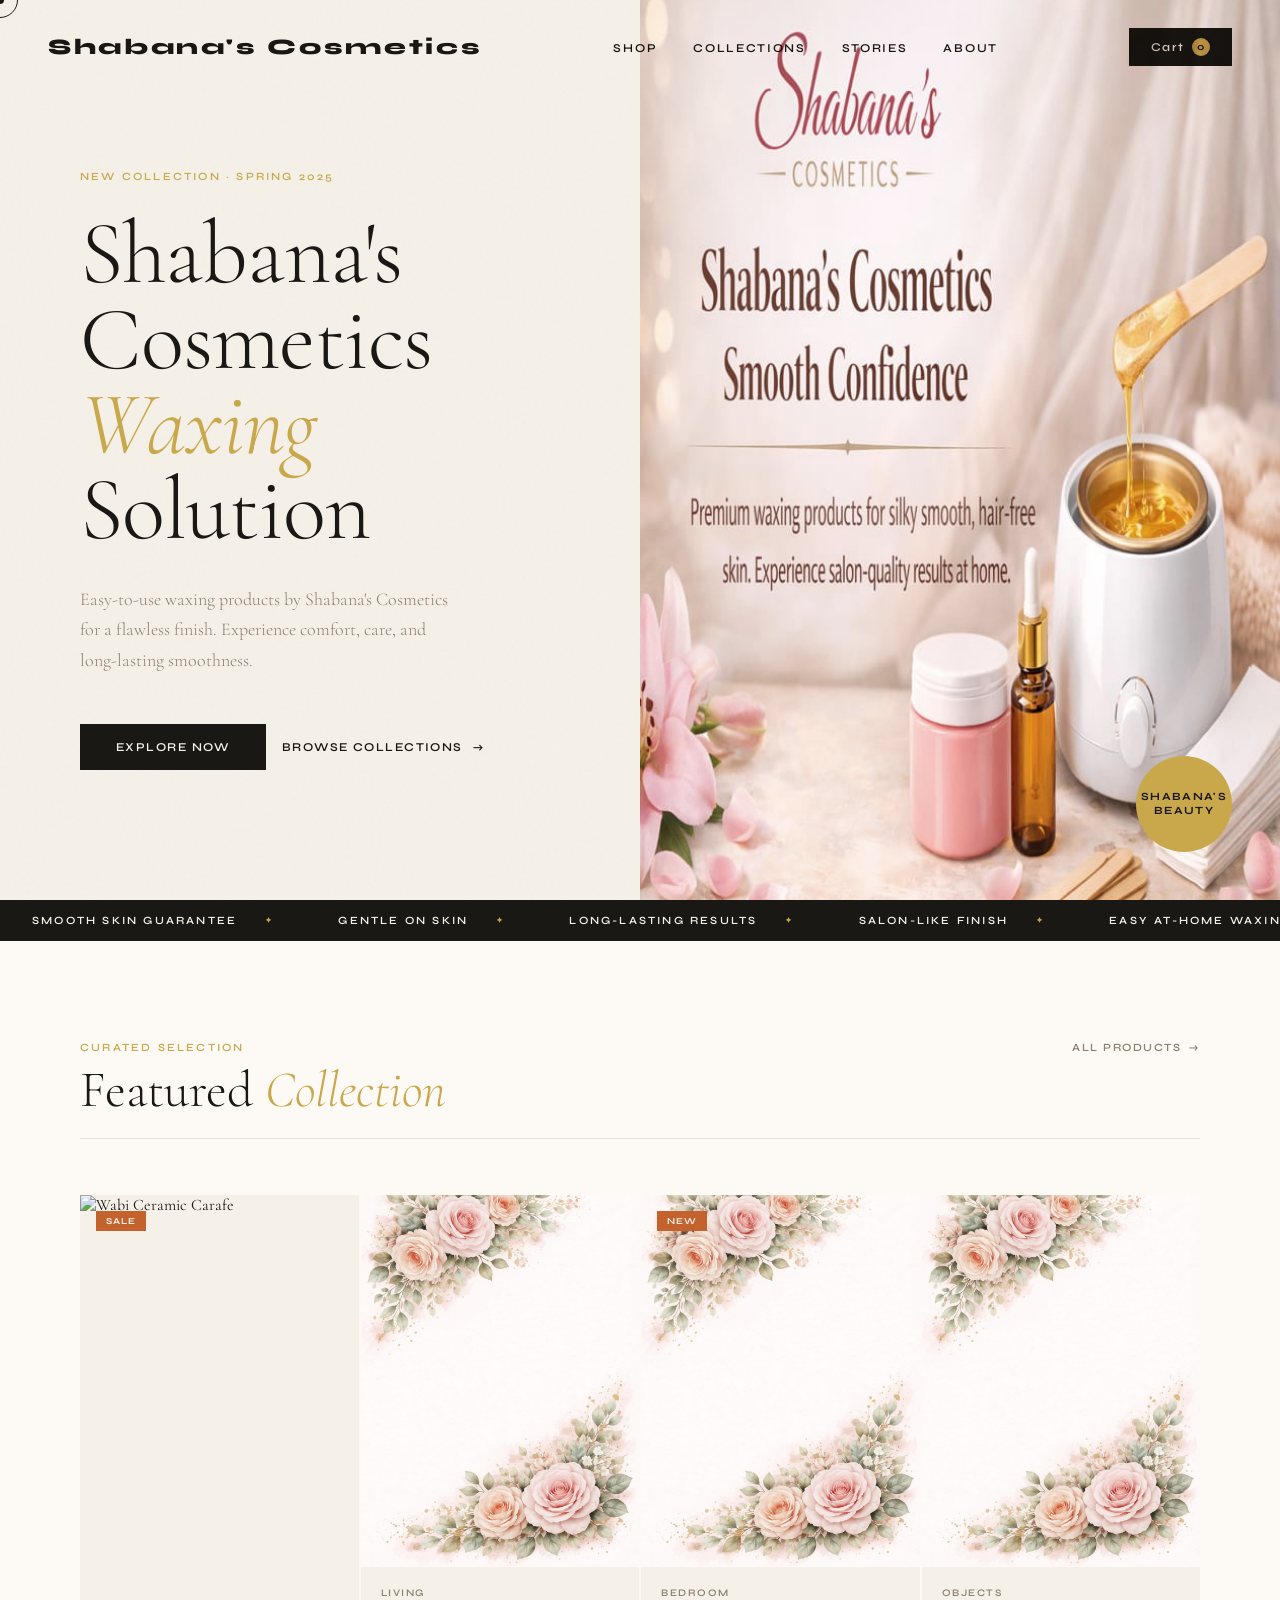
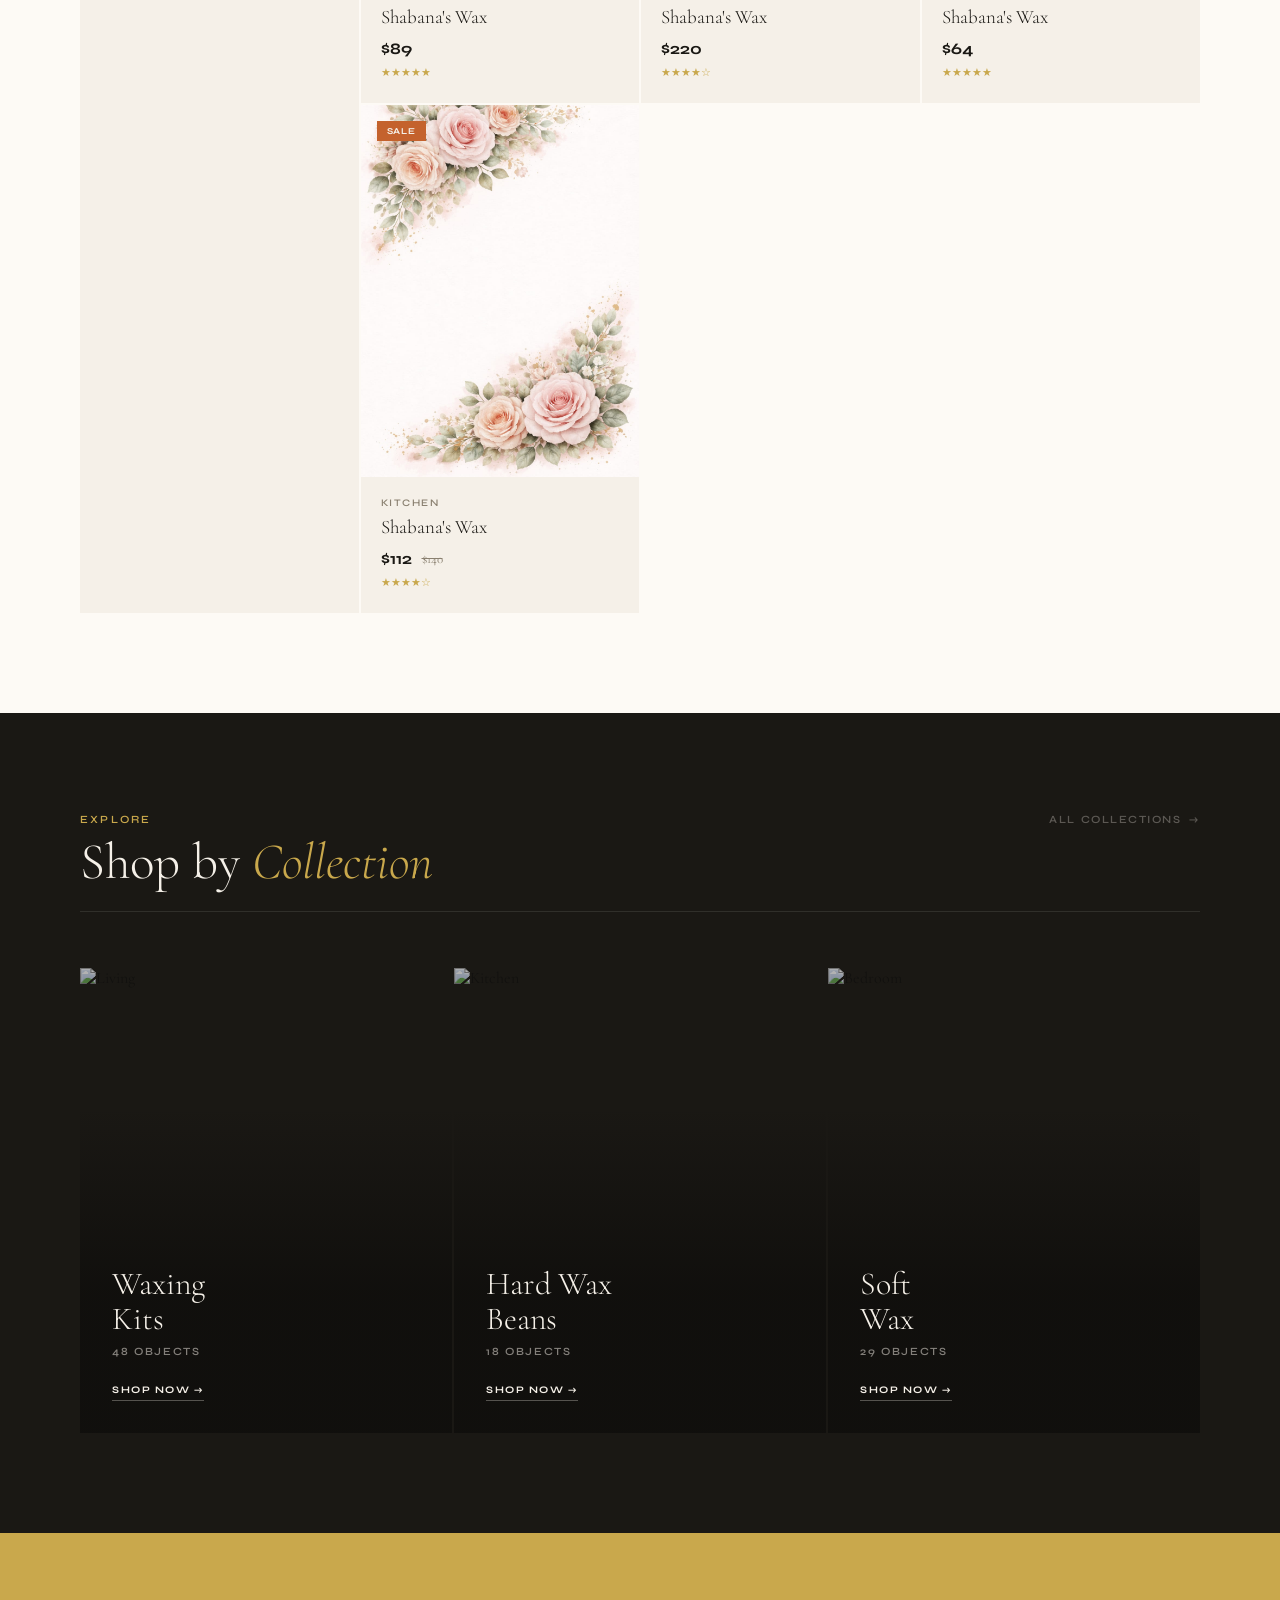
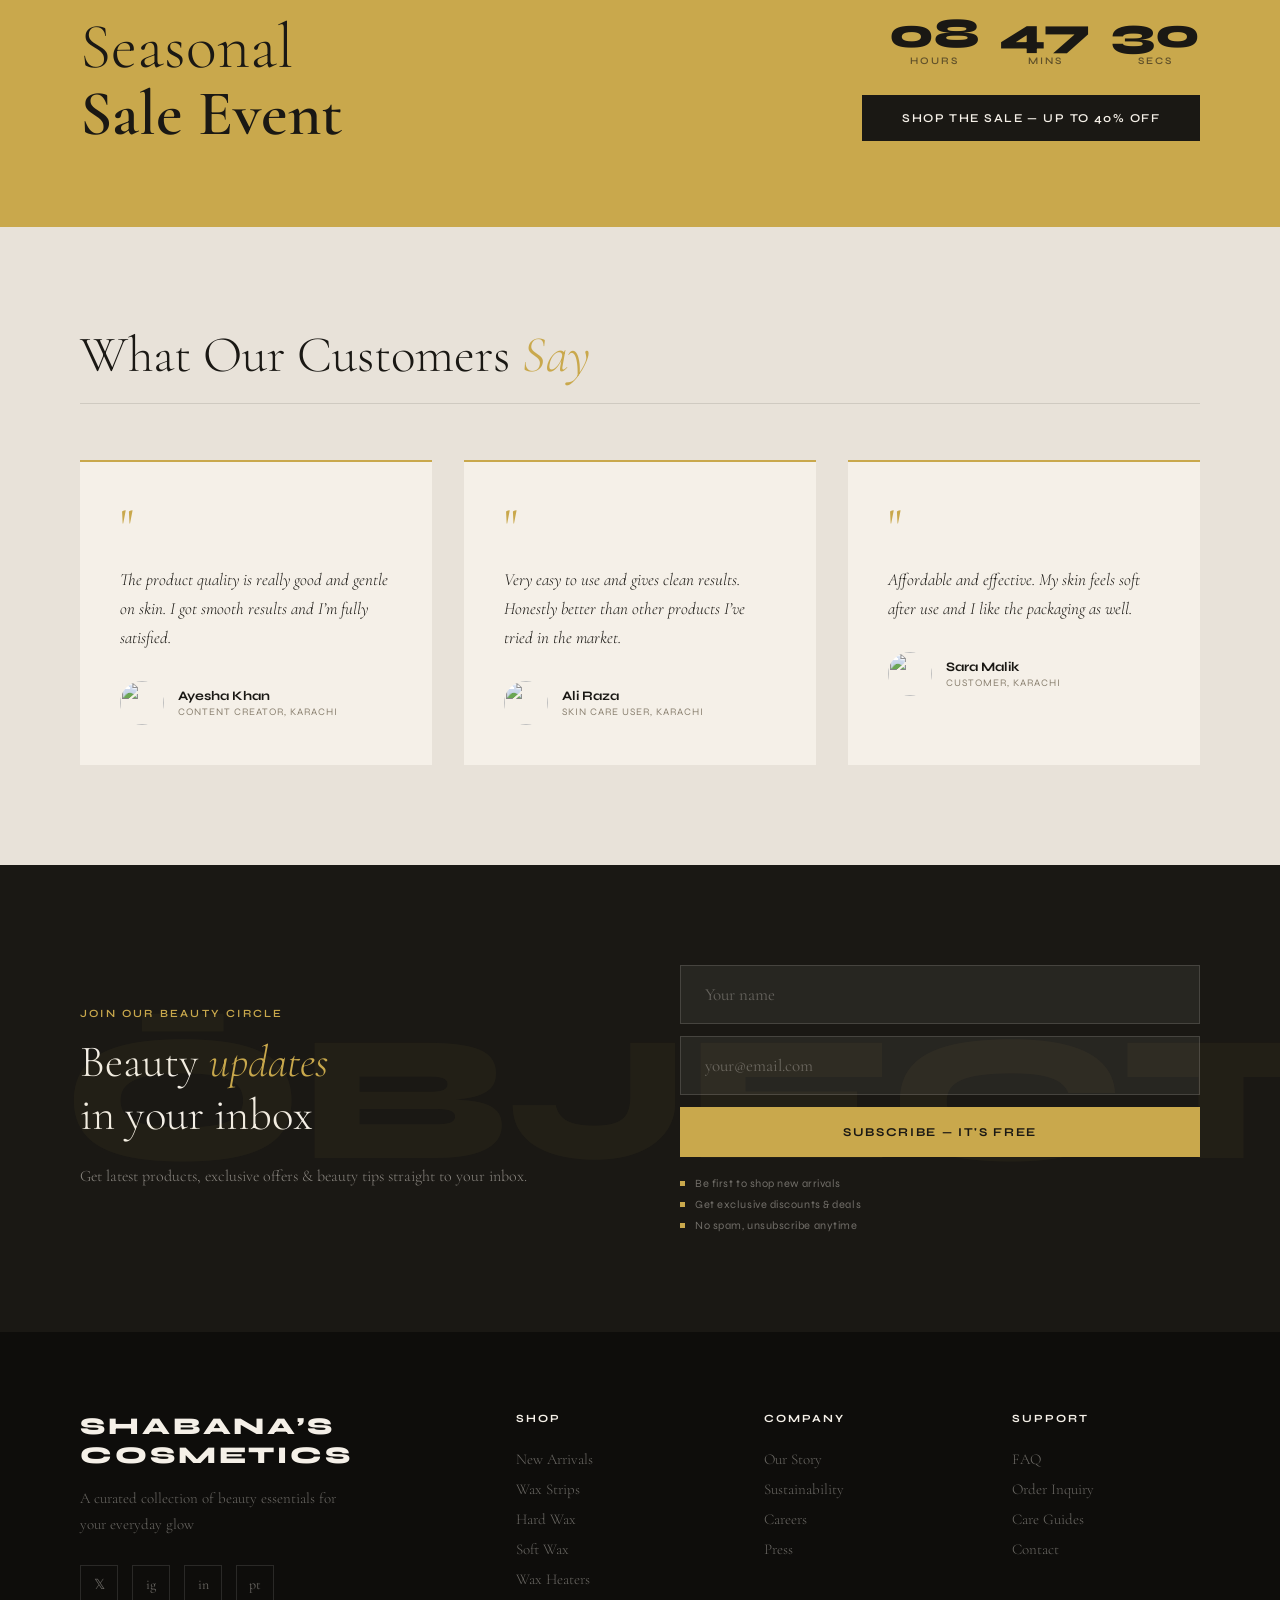
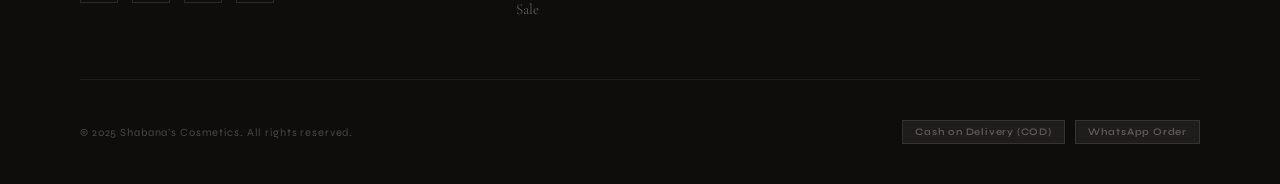
==== commit 53008cf9: "completely responsive" ====
--- a/index.html
+++ b/index.html
@@ -8,7 +8,7 @@
   <link
     href="https://fonts.googleapis.com/css2?family=Cormorant+Garamond:ital,wght@0,300;0,400;0,600;1,300;1,400&family=Syne:wght@400;600;700;800&display=swap"
     rel="stylesheet">
-  <link rel="stylesheet" href="style.css">
+  <link rel="stylesheet" href="./style.css">
 </head>
 
 <body>
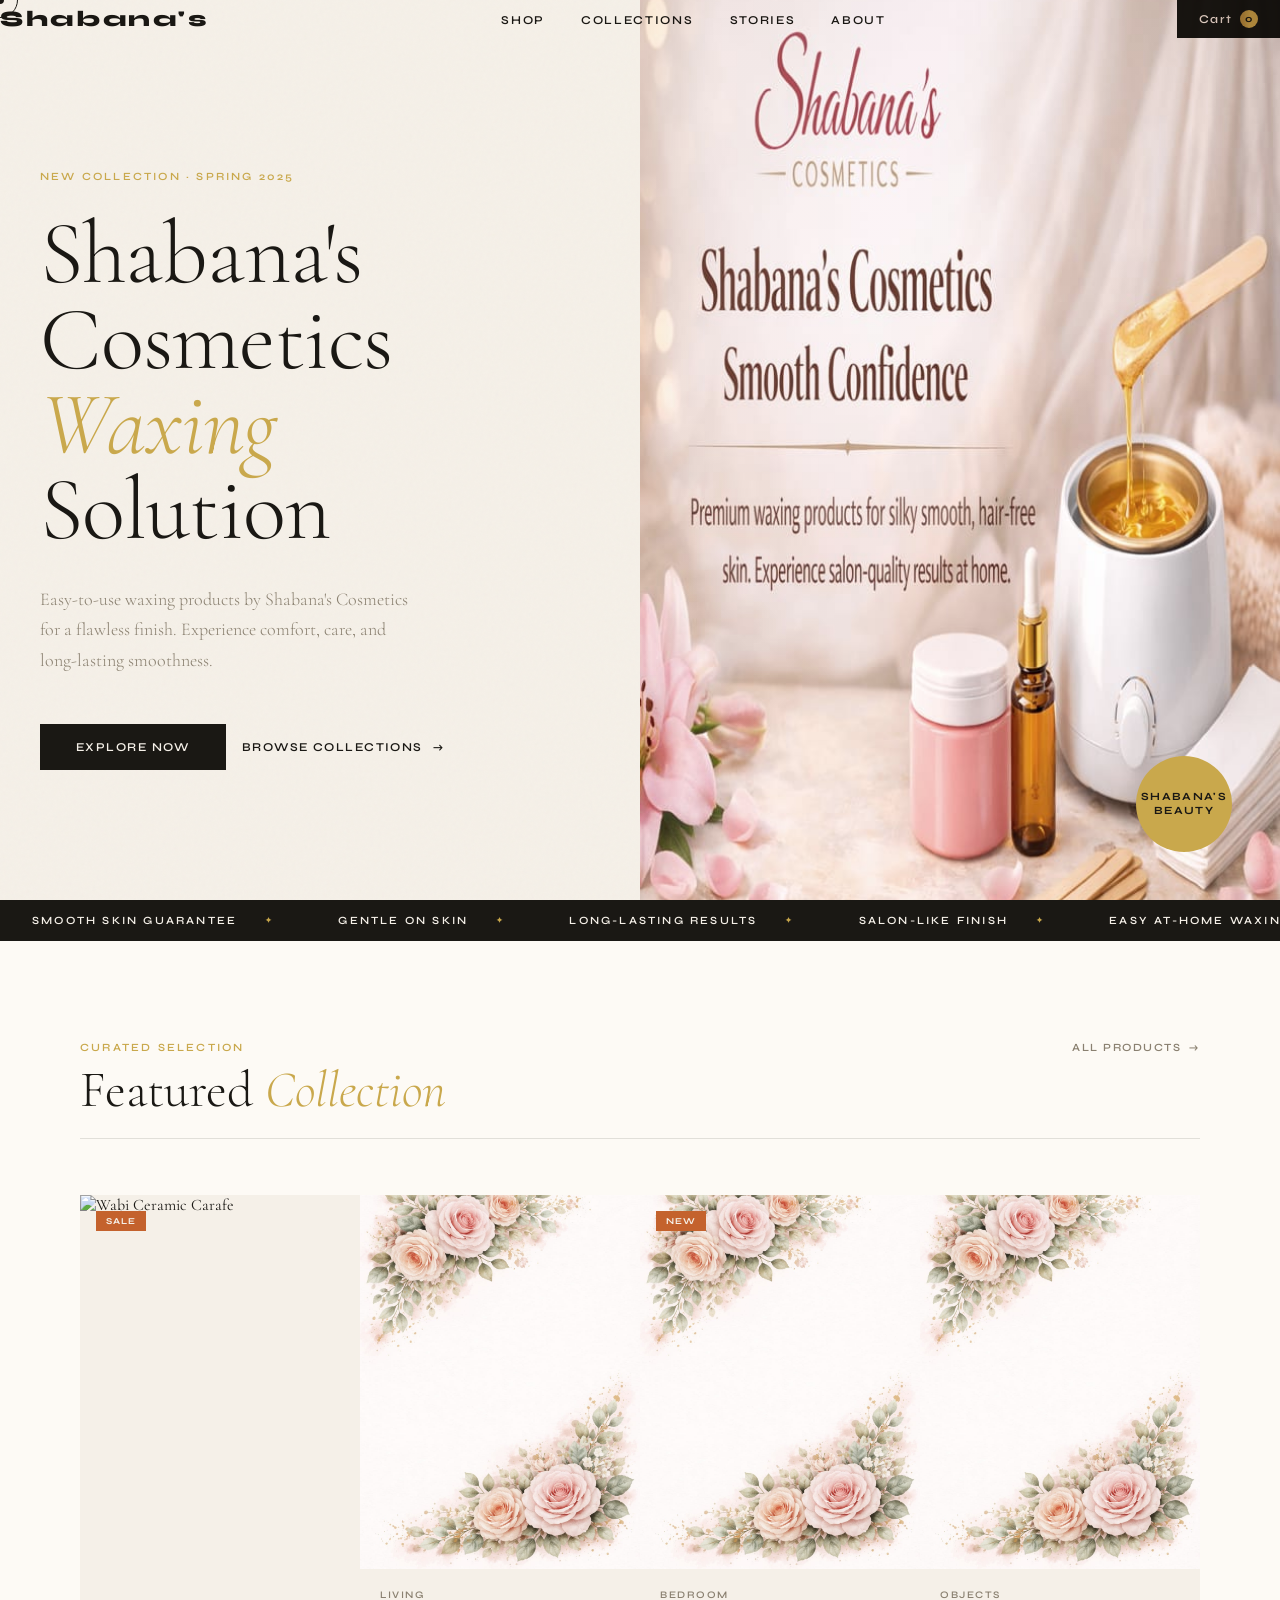
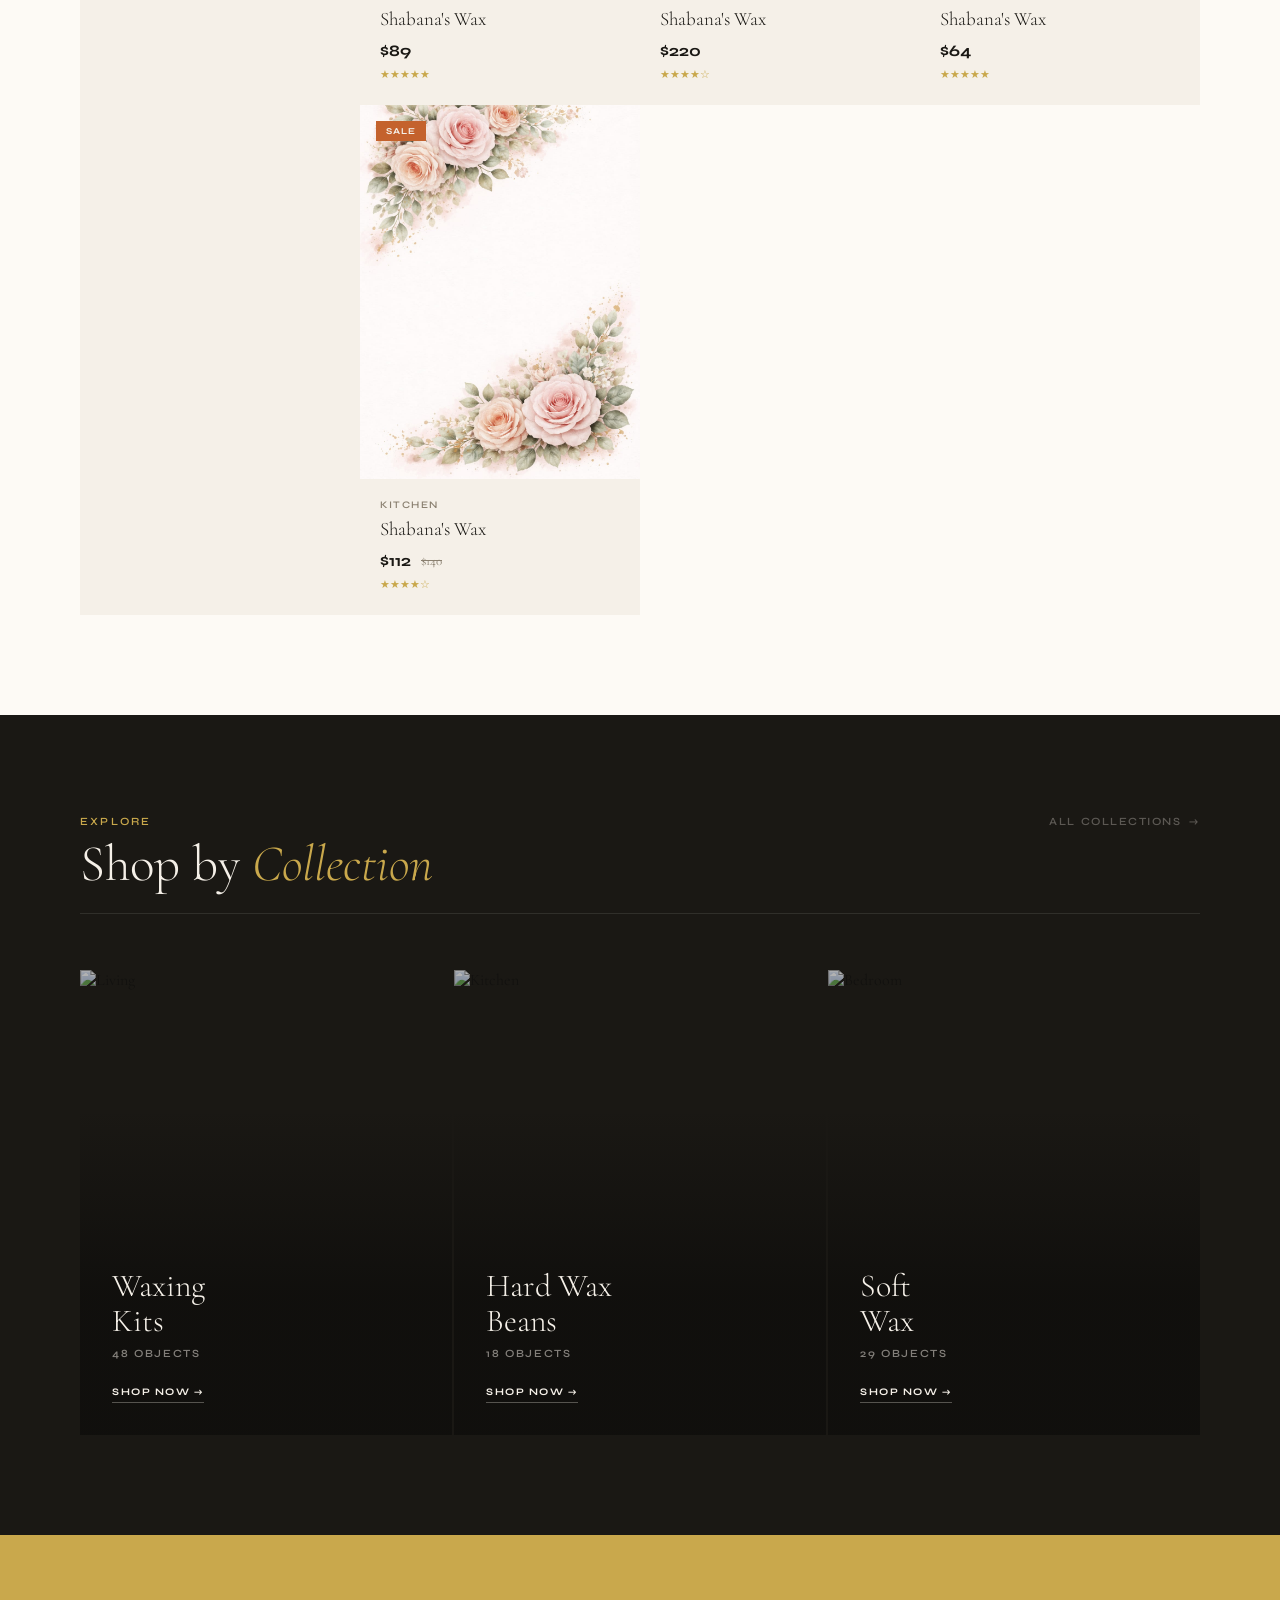
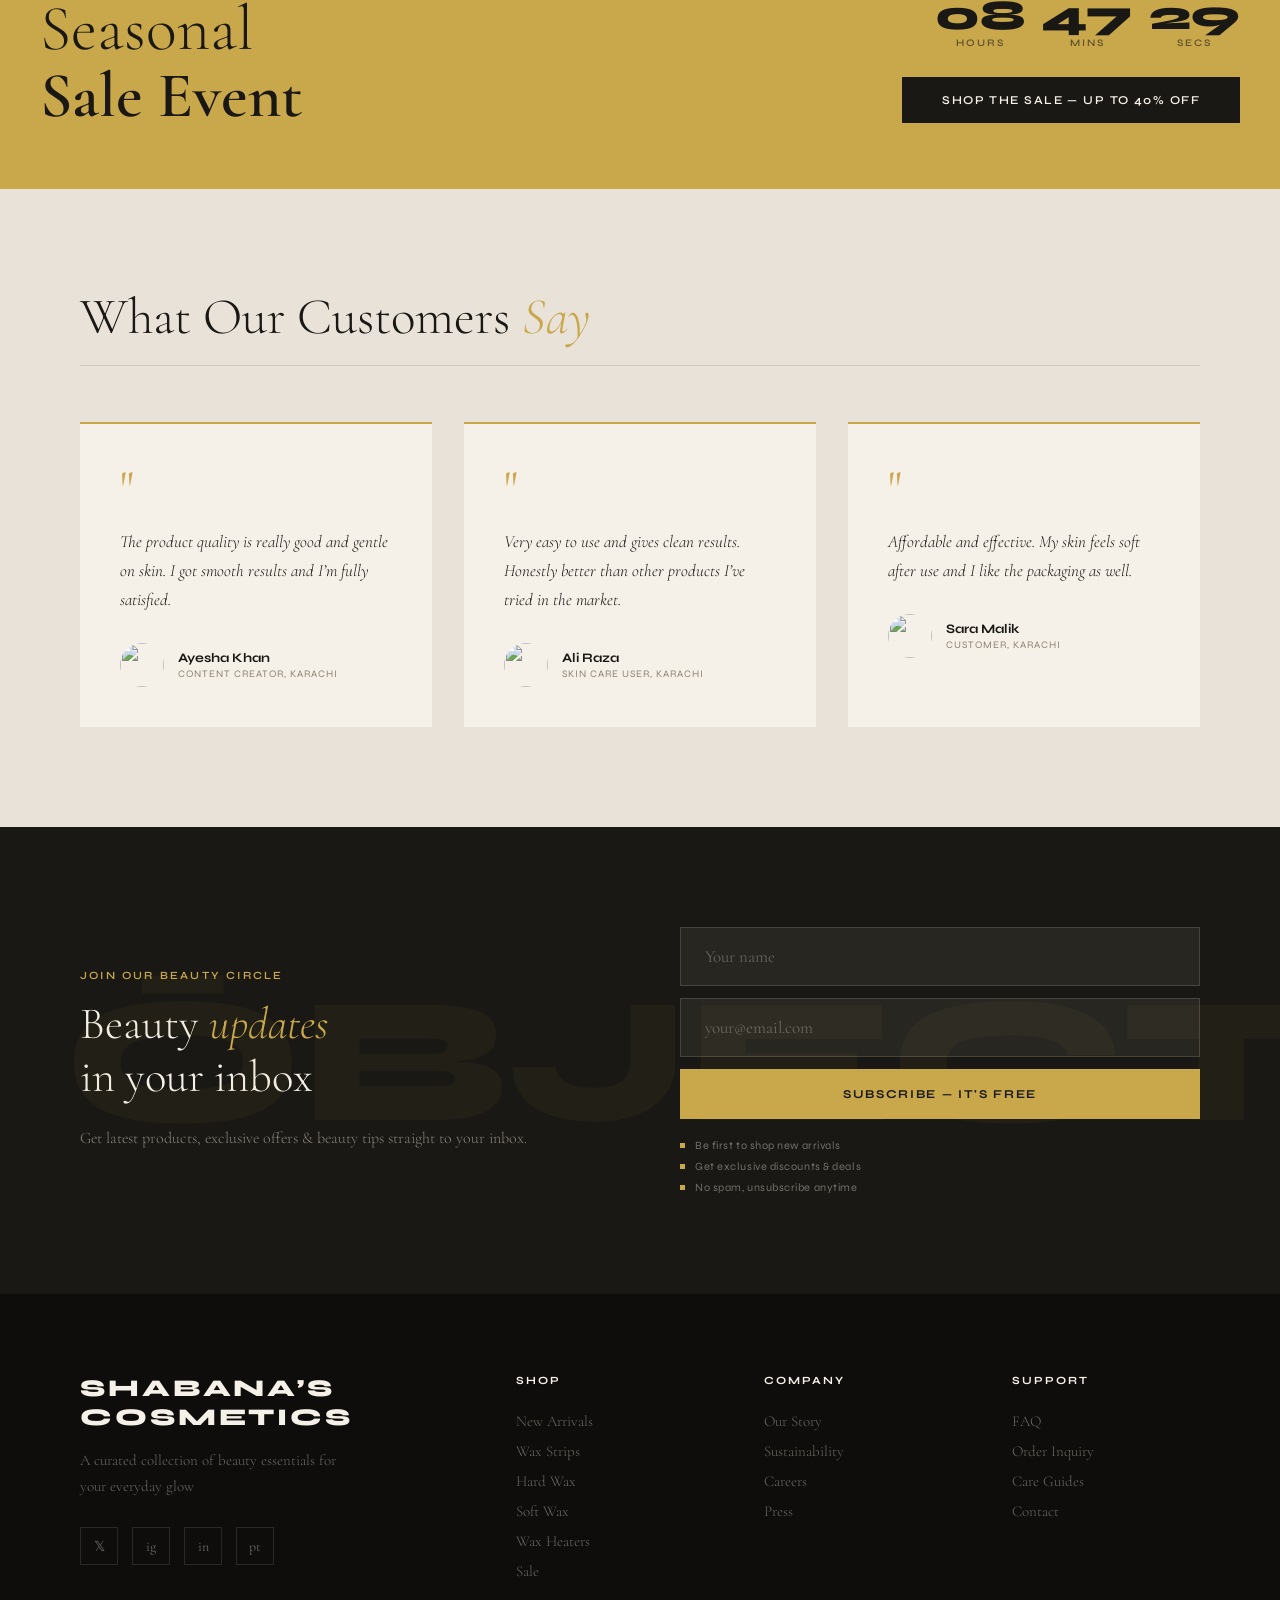
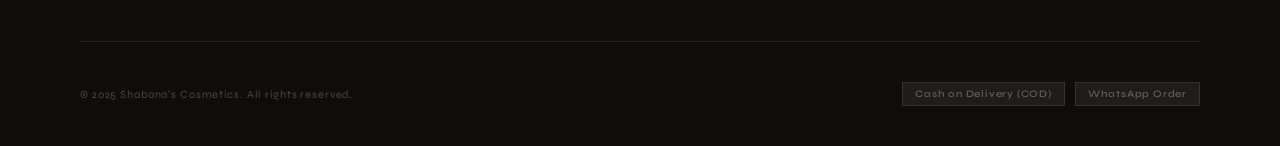
==== commit 2643f973: "completely responsive" ====
--- a/index.html
+++ b/index.html
@@ -21,7 +21,7 @@
 
   <!-- NAV -->
   <nav id="navbar">
-    <a href="#" class="nav-logo">Shabana's Cosmetics</a>
+    <a href="#" class="nav-logo">Shabana's</a>
 
     <ul class="nav-links">
       <li><a href="#">Shop</a></li>
--- a/style.css
+++ b/style.css
@@ -83,6 +83,12 @@
     pointer-events: none;
 }
 
+body,
+html {
+    max-width: 100%;
+    overflow-x: hidden;
+}
+
 /* ── NAV ── */
 nav {
     position: fixed;
@@ -93,7 +99,8 @@
     display: flex;
     align-items: center;
     justify-content: space-between;
-    padding: 28px 48px;
+    /* padding: 28px 48px; */
+    flex-wrap: wrap;
     mix-blend-mode: multiply;
     transition: background .4s, padding .4s;
 }
@@ -208,17 +215,20 @@
 /* ── HERO ── */
 #hero {
     min-height: 100vh;
+    width: 100%;
     display: grid;
     grid-template-columns: 1fr 1fr;
     position: relative;
     overflow: hidden;
+
 }
 
 .hero-left {
     display: flex;
     flex-direction: column;
     justify-content: center;
-    padding: 120px 60px 80px 80px;
+    /* padding: 120px 60px 80px 80px; */
+    padding: 120px 40px 80px 40px;
     position: relative;
     z-index: 2;
 }
@@ -334,10 +344,13 @@
 .hero-right {
     position: relative;
     overflow: hidden;
+
+
 }
 
 .hero-img-wrap {
     position: absolute;
+
     inset: 0;
     opacity: 0;
     transform: scale(1.08);
@@ -548,8 +561,9 @@
 
 .products-grid {
     display: grid;
-    grid-template-columns: repeat(4, 1fr);
-    gap: 2px;
+    /* grid-template-columns: repeat(4, 1fr); */
+    grid-template-columns: repeat(4, minmax(0, 1fr));
+    /* gap: 2px; */
 }
 
 .product-card {
@@ -558,7 +572,7 @@
     overflow: hidden;
     cursor: none;
     group: true;
-    
+
 }
 
 .product-card:first-child {
@@ -858,12 +872,15 @@
 
 /* ── OFFER BANNER ── */
 #offer {
-    padding: 80px;
+    /* padding: 80px; */
+    padding: 60px 40px;
     background: var(--gold);
     display: grid;
     grid-template-columns: 1fr auto;
     align-items: center;
-    gap: 40px;
+    /* gap: 40px; */
+    gap: 30px;
+    overflow: hidden;
 }
 
 .offer-headline {
@@ -884,13 +901,18 @@
 
 .offer-countdown {
     display: flex;
-    gap: 20px;
+    /* gap: 20px; */
+    gap: 16px;
     margin-bottom: 28px;
     justify-content: flex-end;
+    flex-wrap: nowrap;
+    align-items: center;
 }
 
 .countdown-unit {
     text-align: center;
+    flex: 0 0 auto;
+    min-width: 60px;
 }
 
 .countdown-number {
@@ -901,6 +923,11 @@
     line-height: 1;
     display: block;
     min-width: 60px;
+
+
+
+
+
 }
 
 .countdown-label {
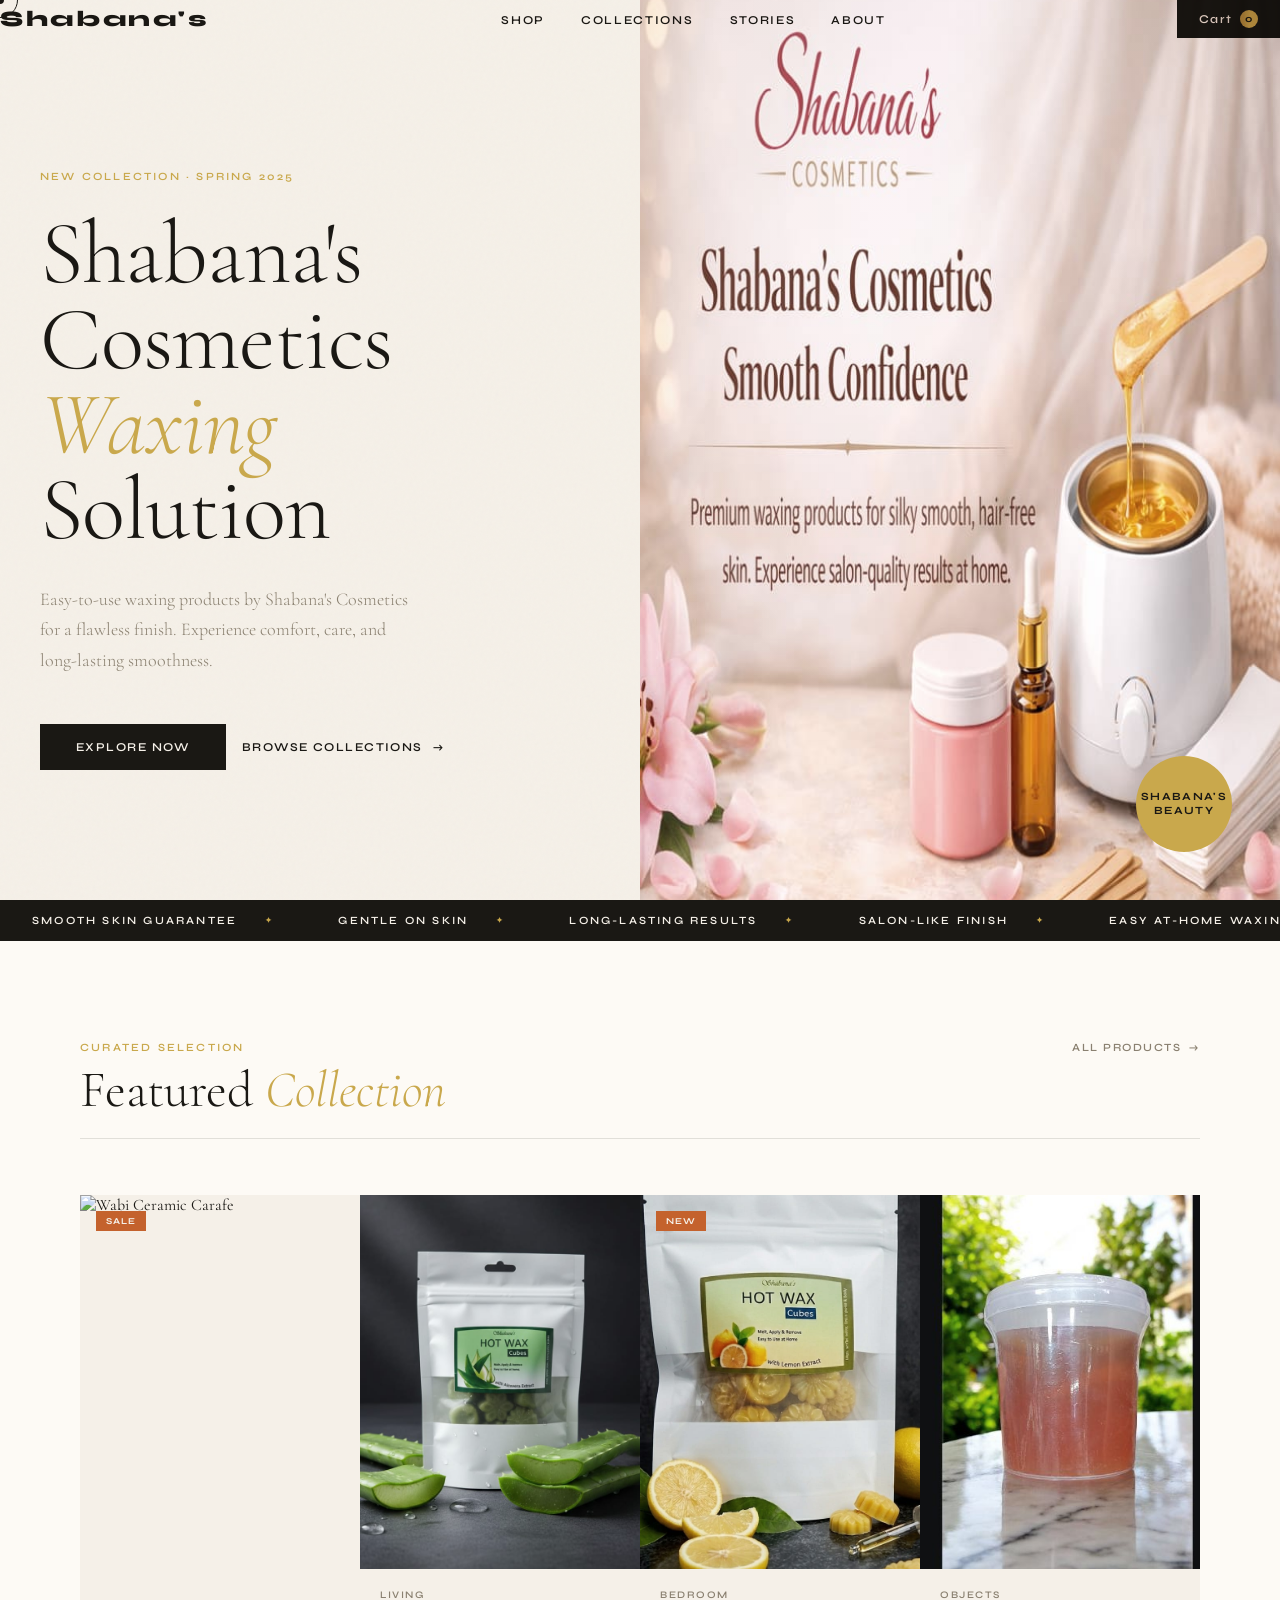
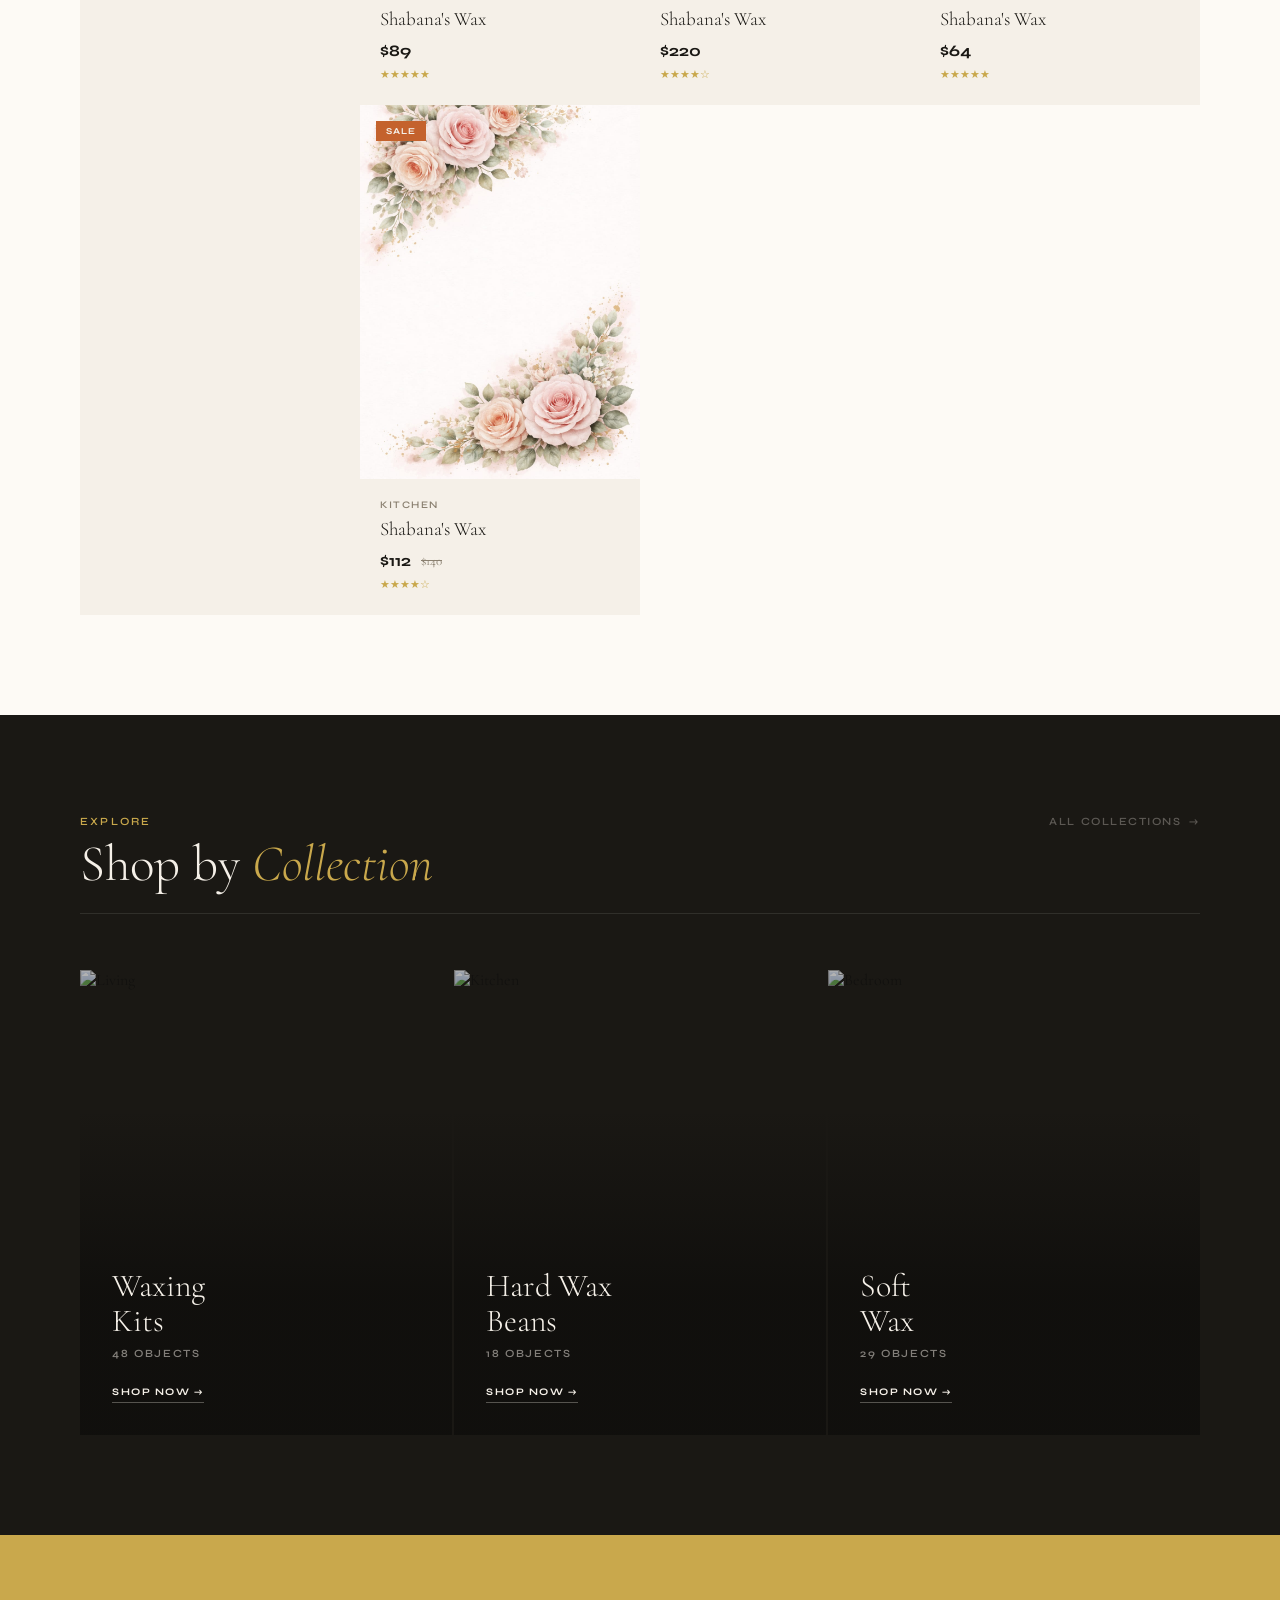
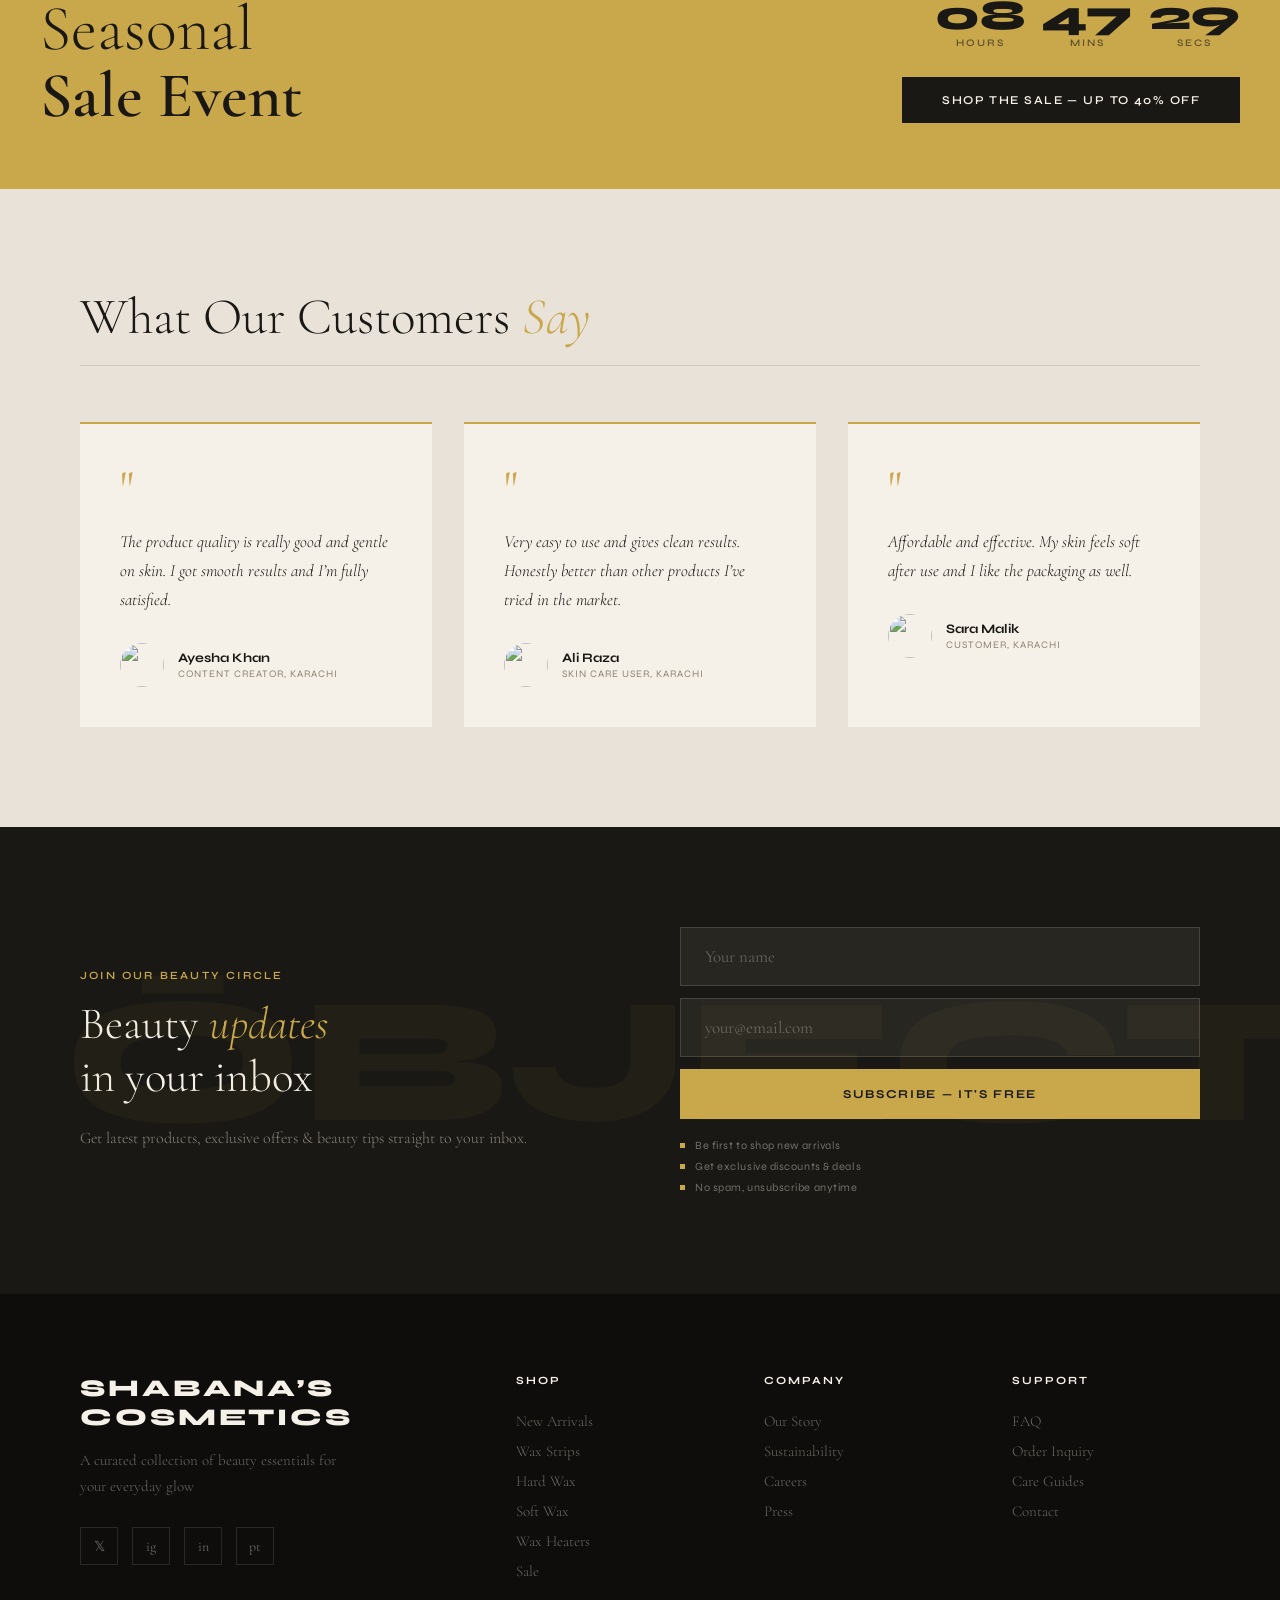
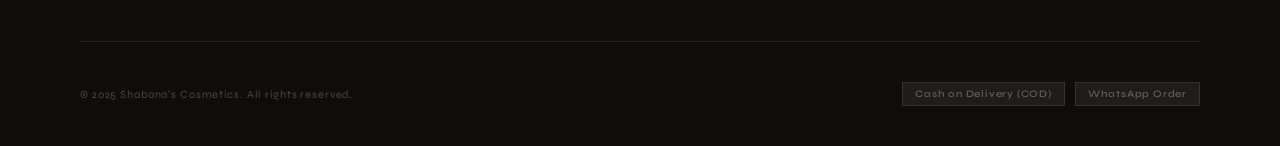
==== commit 7272d76e: "PRODUCTS ADD IN CARTS" ====
--- a/index.html
+++ b/index.html
@@ -344,7 +344,7 @@
         category: 'Living',
         price: 89,
         stars: 5,
-        img: './cardimg.jpeg'
+        img: './hotwaxbeansgreen.jpeg'
       },
       {
         id: 3,
@@ -353,7 +353,7 @@
         price: 220,
         tag: 'New',
         stars: 4,
-        img: './cardimg.jpeg'
+        img: './hotwaxbeansorange.jpeg'
       },
       {
         id: 4,
@@ -361,7 +361,7 @@
         category: 'Objects',
         price: 64,
         stars: 5,
-        img: './cardimg.jpeg'
+        img: './sugarwax1kg.jpeg'
       },
       {
         id: 5,
